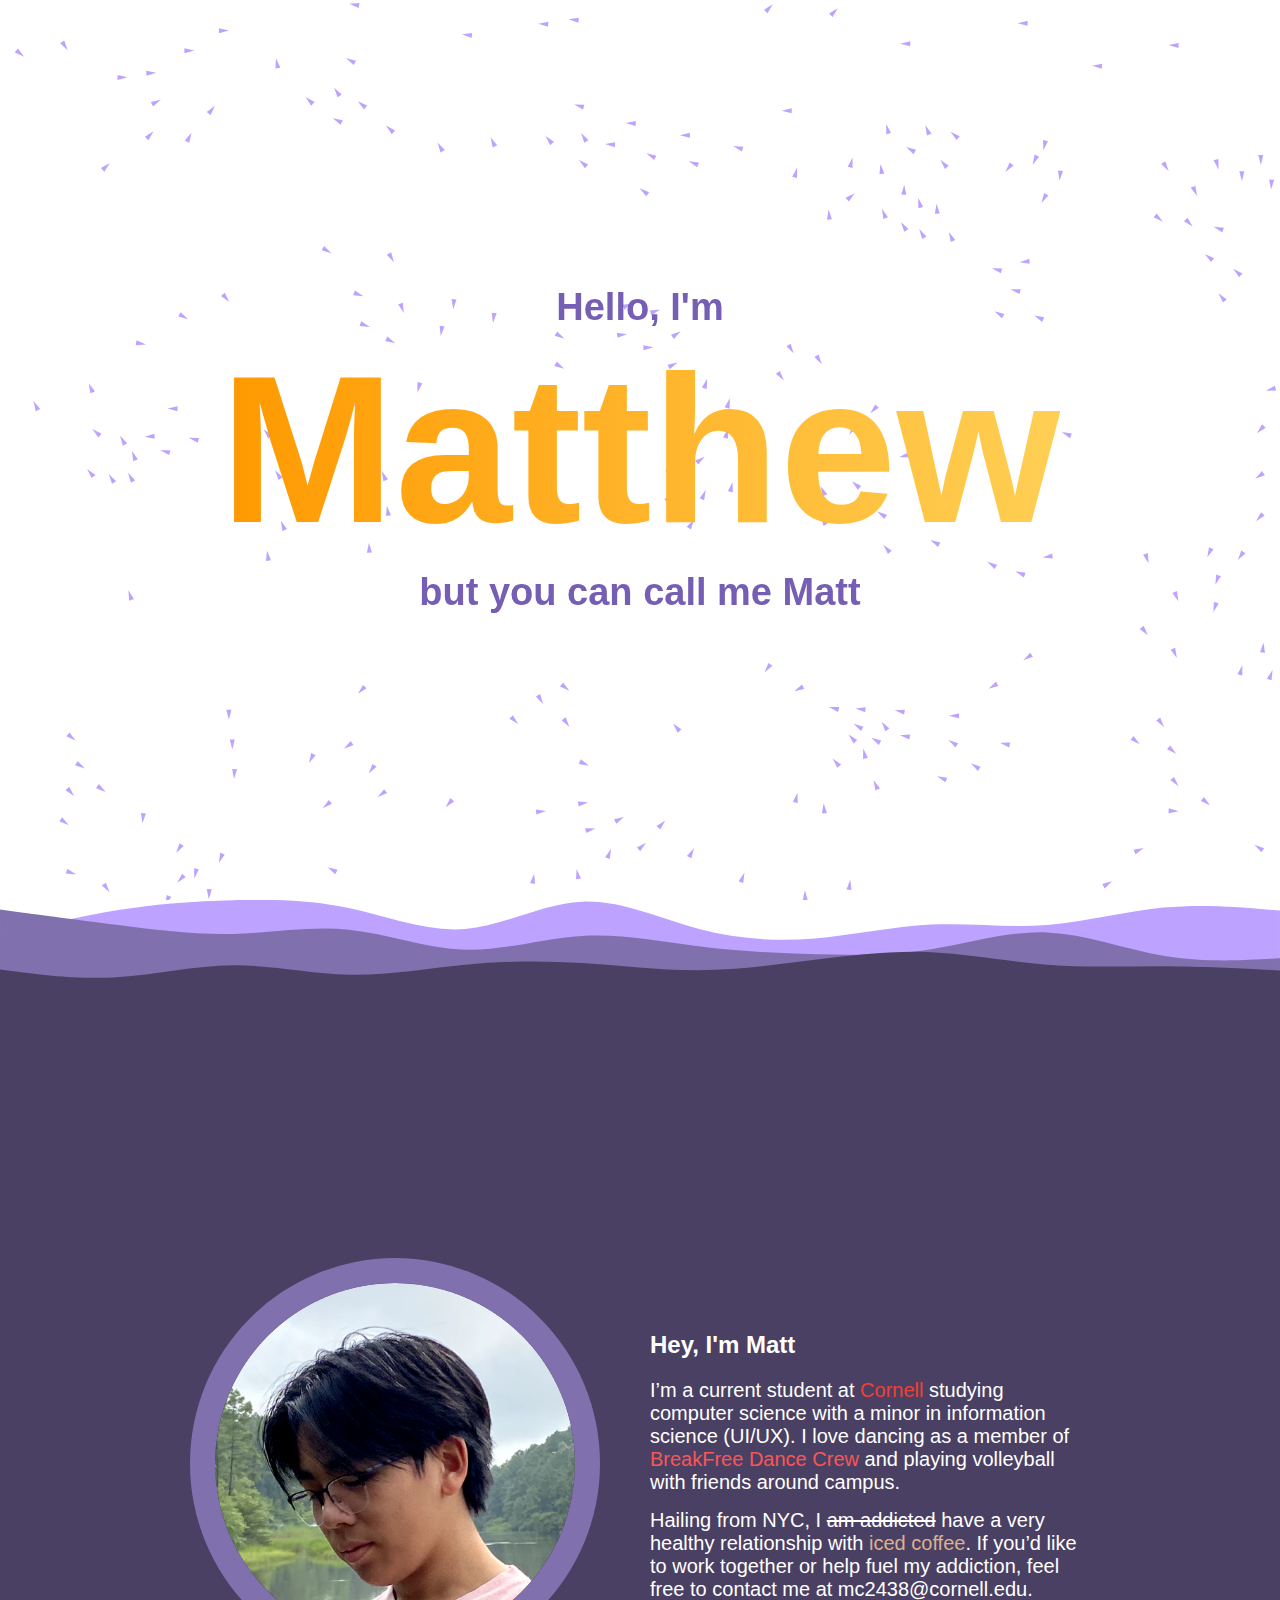
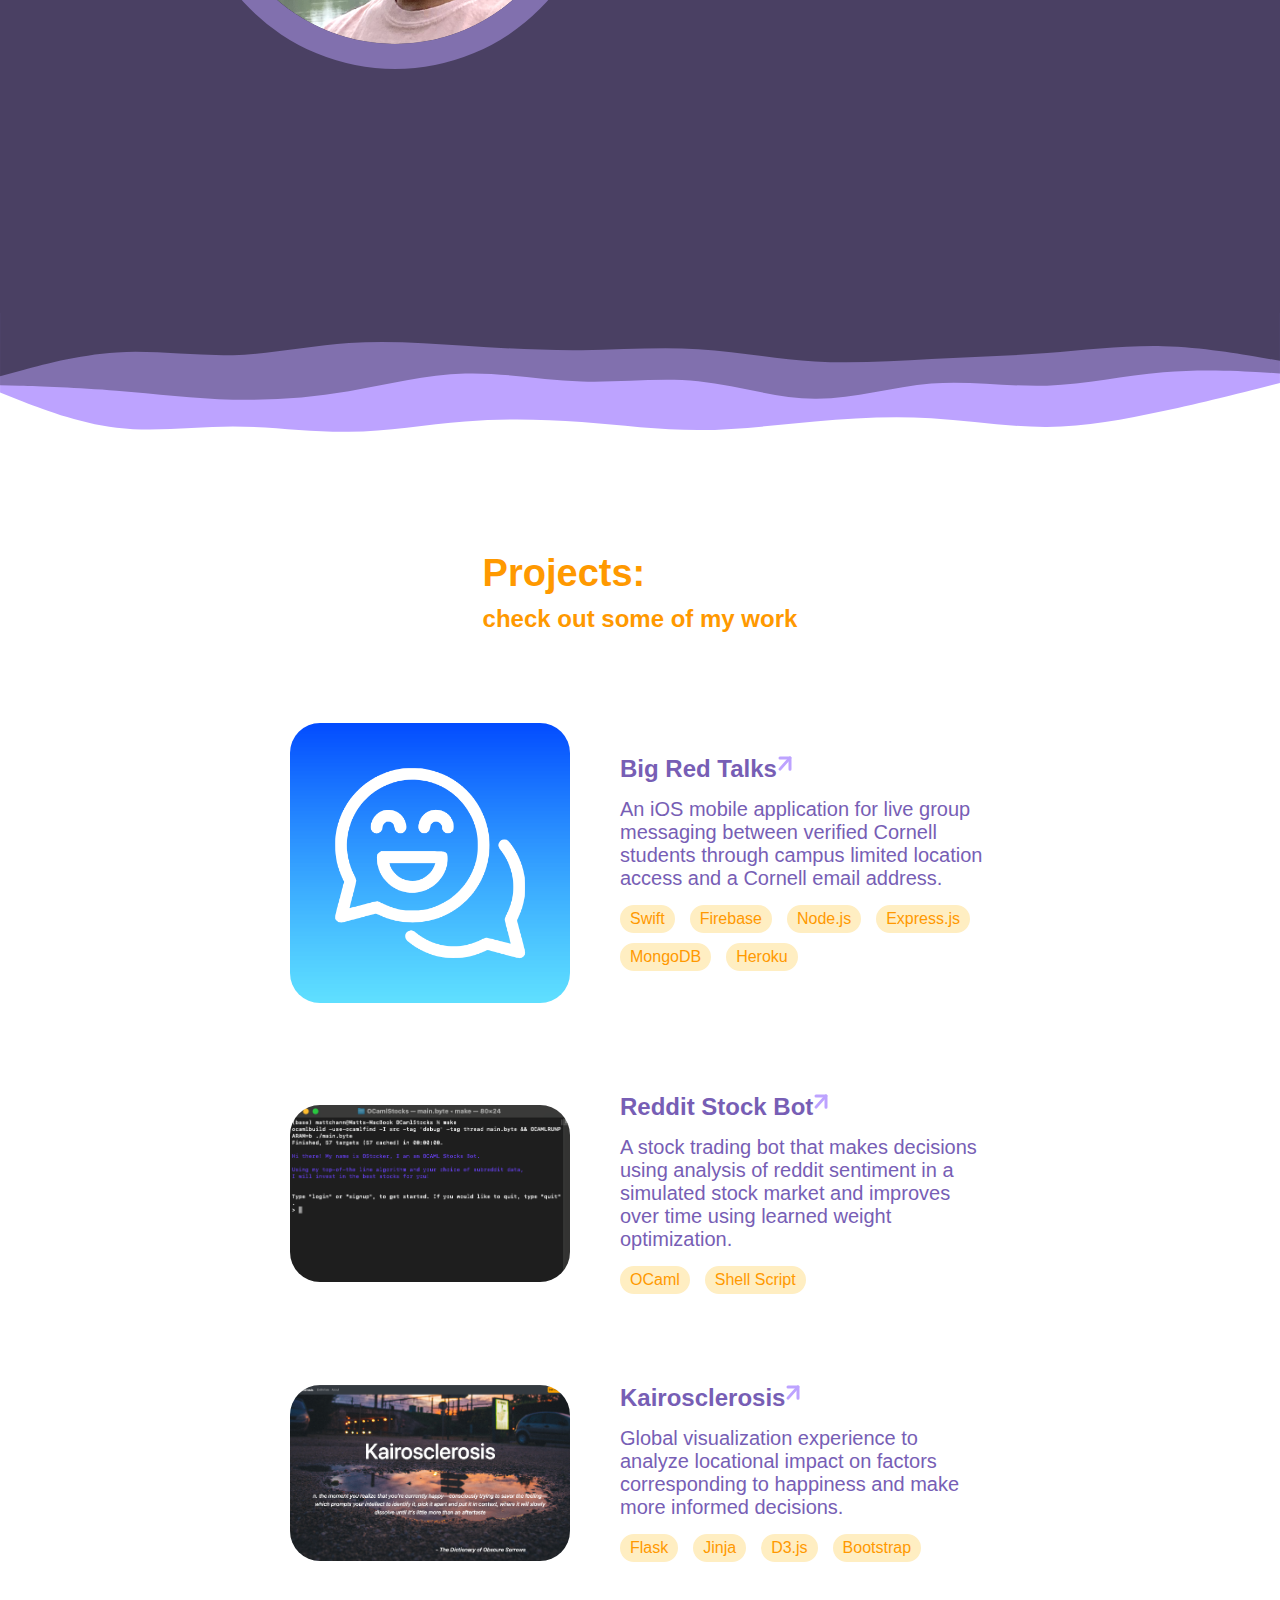
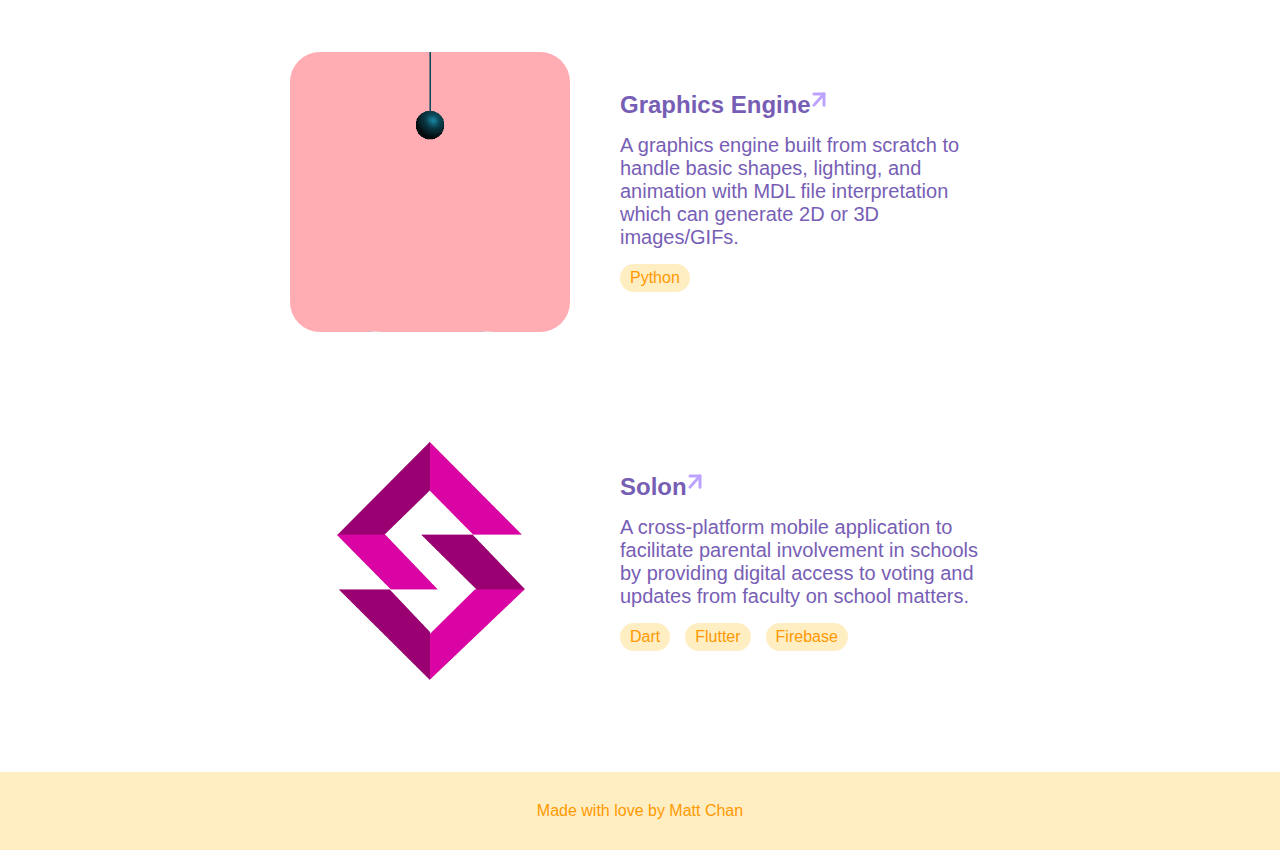
==== index.html @ 7526d48a "Add project icons and edit spacing" ====
<!-- Developed by Matthew Chan 2021 -->

<!DOCTYPE html>
<html lang="en">
    <head>
        <meta charset="utf-8">
        <meta name="viewport" content="width=device-width, initial-scale=1, shrink-to-fit=no">
        
        <title>
            Matthew Chan
        </title>

        <link href="http://fonts.cdnfonts.com/css/sf-pro-display" rel="stylesheet">
        <link rel="stylesheet" href="css/site.css">
    </head>
    <body>
        <nav>
            <h4>MattChann</h4>
            <div>
                <h4>about</h4>
                <h4>projects</h4>
                <h4>resume</h4>
            </div>
        </nav>

        <div class="stack">
            <canvas class="layer" id="boids">
                Canvas
            </canvas>
            
            <div class="layer center" id="nameplate">
                <div class="content">
                    <h3>Hello, I'm</h3>
                    <h1 id="name">Matthew</h1>
                    <h3>but you can call me Matt</h3>
                </div>
            </div>
        </div>

            
        <img class="border" src="img/waves-top.svg">
        <div class="center" id="about">
            <div class="" id="about-content">
                <!-- <div id="headshot"> -->
                <img id="headshot" src="img/headshot.png" alt="headshot picture">
                <!-- </div> -->
                <div id="about-text">
                    <h4>Hey, I'm Matt</h4>
                    <p>I’m a current student at <span id="cornell">Cornell</span> studying computer science with a minor in information science (UI/UX).  I love dancing as a member of <span id="breakfree">BreakFree Dance Crew</span> and playing volleyball with friends around campus.</p>
                    <p>Hailing from NYC, I <span id="strike">am addicted</span> have a very healthy relationship with <span id="coffee">iced coffee</span>.  If you’d like to work together or help fuel my addiction, feel free to contact me at mc2438@cornell.edu.</p>
                </div>
            </div>
        </div>
        <img class="border" src="img/waves-bot.svg">


        <div class="center" id="projects">
            <div id="projects-title">
                <h3>Projects:</h3>
                <h4>check out some of my work</h4>
            </div>
            <div class="project">
                <img src="img/bigredtalks.png" alt="Big Red Talks Logo">
                <div id="project-desc">
                    <h4><a href="https://github.com/connorjchen/BigRedTalks" target="_blank">Big Red Talks</a></h4>
                    <p>An iOS mobile application for live group messaging between verified Cornell students through campus limited location access and a Cornell email address.</p>
                    <div class="tags">
                        <span>Swift</span>
                        <span>Firebase</span>
                        <span>Node.js</span>
                        <span>Express.js</span>
                        <span>MongoDB</span>
                        <span>Heroku</span>
                    </div>
                </div>
            </div>
            <div class="project">
                <img src="img/stock_bot.png" alt="stock bot preview">
                <div id="project-desc">
                    <h4><a href="https://github.com/Duncan-McD/OCamlStocks" target="_blank">Reddit Stock Bot</a></h4>
                    <p>A stock trading bot that makes decisions using analysis of reddit sentiment in a simulated stock market and improves over time using learned weight optimization.</p>
                    <div class="tags">
                        <span>OCaml</span>
                        <span>Shell Script</span>
                    </div>
                </div>
            </div>
            <div class="project">
                <img src="img/kairosclerosis.png" alt="kairosclerosis website preview">
                <div id="project-desc">
                    <h4><a href="https://github.com/MattChann/Kudoclasm" target="_blank">Kairosclerosis</a></h4>
                    <p>Global visualization experience to analyze locational impact on factors corresponding to happiness and make more informed decisions.</p>
                    <div class="tags">
                        <span>Flask</span>
                        <span>Jinja</span>
                        <span>D3.js</span>
                        <span>Bootstrap</span>
                    </div>
                </div>
            </div>
            <div class="project">
                <img src="img/graphics_engine.gif" alt="graphics animation">
                <div id="project-desc">
                    <h4><a href="https://github.com/MattChann/computer-graphics" target="_blank">Graphics Engine</a></h4>
                    <p>A graphics engine built from scratch to handle basic shapes, lighting, and animation with MDL file interpretation which can generate 2D or 3D images/GIFs.</p>
                    <div class="tags">
                        <span>Python</span>
                    </div>
                </div>
            </div>
            <div class="project">
                <img src="img/solon.png" alt="Solon Logo">
                <div id="project-desc">
                    <h4><a href="https://github.com/SolonEDU/solon-mobile" target="_blank">Solon</a></h4>
                    <p>A cross-platform mobile application to facilitate parental involvement in schools by providing digital access to voting and updates from faculty on school matters.</p>
                    <div class="tags">
                        <span>Dart</span>
                        <span>Flutter</span>
                        <span>Firebase</span>
                    </div>
                </div>
            </div>
        </div>

        <footer>
            Made with love by Matt Chan
        </footer>
        
        <script src="js/boids.js"></script>
    </body>
</html>
---- css/site.css ----
body {
    margin: 0;
    padding: 0;
    overflow-x: hidden;
    -ms-overflow-style: none;
    scrollbar-width: none;
    font-family: 'SF Pro Display', sans-serif;
    font-size: 20px;
}

body::-webkit-scrollbar {
    display: none;
}

nav {
    position: sticky;
    top: 0;
    padding: 0.7em;
    display: flex;
    flex-direction: row;
    justify-content: space-between;
    align-items: center;
    background-color: rgba(255, 255, 255, 0.1);
    box-shadow: 0px 7px 6px rgba(00, 00, 00, 25%);
    backdrop-filter: blur(3px);
    z-index: 2;
    color: #FF9900;
    display: none;
}

nav h4 {
    margin: 0;
}

nav div {
    display: flex;
    flex-direction: row;
    justify-content: center;
    column-gap: 1em;
}

.stack {
    display: grid;
}

.layer {
    grid-column: 1;
    grid-row: 1;
}

.center {
    display: flex;
    justify-content: center;
    align-content: center;
}

.content {
    max-width: 1200px;
    width: 100vw;
}

#nameplate {
    width: 100vw;
    height: 100vh;
    z-index: 1;
}

#nameplate .content {
    display: flex;
    justify-content: center;
    align-items: center;
    flex-direction: column;
}

h1 {
    font-size: 210px;
    font-weight: 900;
    margin: 0;
    background-clip: text;
    -webkit-background-clip: text;
    -moz-background-clip: text;
    -webkit-text-fill-color: transparent;
    -moz-text-fill-color: transparent;
    background-size: 100%;
    background-image: linear-gradient(90deg, #FF9900, #FFCF54);
	/* animation: gradient 15s ease infinite; */
}

/* @keyframes gradient {
	0% {
		background-position: 0% 50%;
	}
	50% {
		background-position: 100% 50%;
	}
	100% {
		background-position: 0% 50%;
	}
} */

h3 {
    font-size: 38px;
    font-weight: bold;
}

#nameplate .content h3 {
    color: #775EB5;
    margin: 0;
}

.border {
    width: 100%;
    display: block;
}

#about {
    width: 100vw;
    min-height: 100vh;
    background-color: #4A4063;
    color: #FFFFFF;
}

#about-content {
    max-width: 900px;
    display: flex;
    flex-direction: row;
    justify-content: center;
    align-items: center;
    column-gap: 50px;
}

#headshot {
    border-style: solid;
    border-color: #8170AE;
    border-radius: 100%;
    border-width: 2vw;
    width: 40%;
}

#about-text {
    width: 70%;
}

h4 {
    font-size: 24px;
    margin-top: 20px;
    margin-bottom: 20px;
}

p {
    font-weight: 500;
    margin-top: 15px;
    margin-bottom: 15px;
}

#cornell {
    color: #EF4035;
}

#breakfree {
    color: #F95656;
}

#strike {
    text-decoration: line-through;
}

#coffee {
    color: #DCB090;
}

#projects {
    color: #775EB5;
    display: flex;
    flex-direction: column;
    align-items: center;
    row-gap: 90px;
    margin-top: 120px;
    margin-bottom: 70px;
}

#projects-title h3 {
    color: #FF9900;
    margin: 0;
}

#projects-title h4 {
    color: #FF9900;
    margin: 0;
    margin-top: 10px;
}

a {
    color: inherit;
    text-decoration: inherit;
    position: relative;
}

a:after {
    content: "";
    position: absolute;
    width: 1em;
    height: 1em;
    background-image: url('../img/link-arrow.svg');
    background-size: cover;
    transition: top 300ms ease-in-out, right 300ms ease-in-out;
    top: -5px;
    right: -20px;
}

a:hover:after {
    top: -10px;
    right: -25px;
}

.project {
    max-width: 700px;
    display: flex;
    flex-direction: row;
    align-items: center;
    column-gap: 50px;
}

.project img {
    width: 40%;
    border-radius: 30px;
}

#project-desc {
    width: 60%;
}

#project-desc h4 {
    color: #775EB5;
    margin: 0;
}

.tags {
    color: #FF9900;
    font-size: 20px;
    font-weight: 500;
    display: flex;
    flex-direction: row;
    flex-wrap: wrap;
    gap: 10px 15px;
}

.tags span {
    font-size: 16px;
    margin: 0;
    background-color: #FFEEC2;
    border-style: solid;
    border-color: #FFEEC2;
    border-width: 5px 10px;
    border-radius: 30px;
}

footer {
    background-color: #FFEEC2;
    padding: 30px;
    color: #FF9900;
    font-size: 16px;
    font-weight: 500;
    text-align: center;
}

@media (max-width: 900px) {
    h1 {
        font-size: 100px;
    }

    h3 {
        font-size: 32px;
    }
}

@media (max-width: 1100px) {
    #about-content {
        flex-direction: column;
    }

    #headshot {
        width: 50%;
    }

    .project {
        flex-direction: column;
        row-gap: 30px;
    }

    #project-desc {
        width: 70%;
    }
}
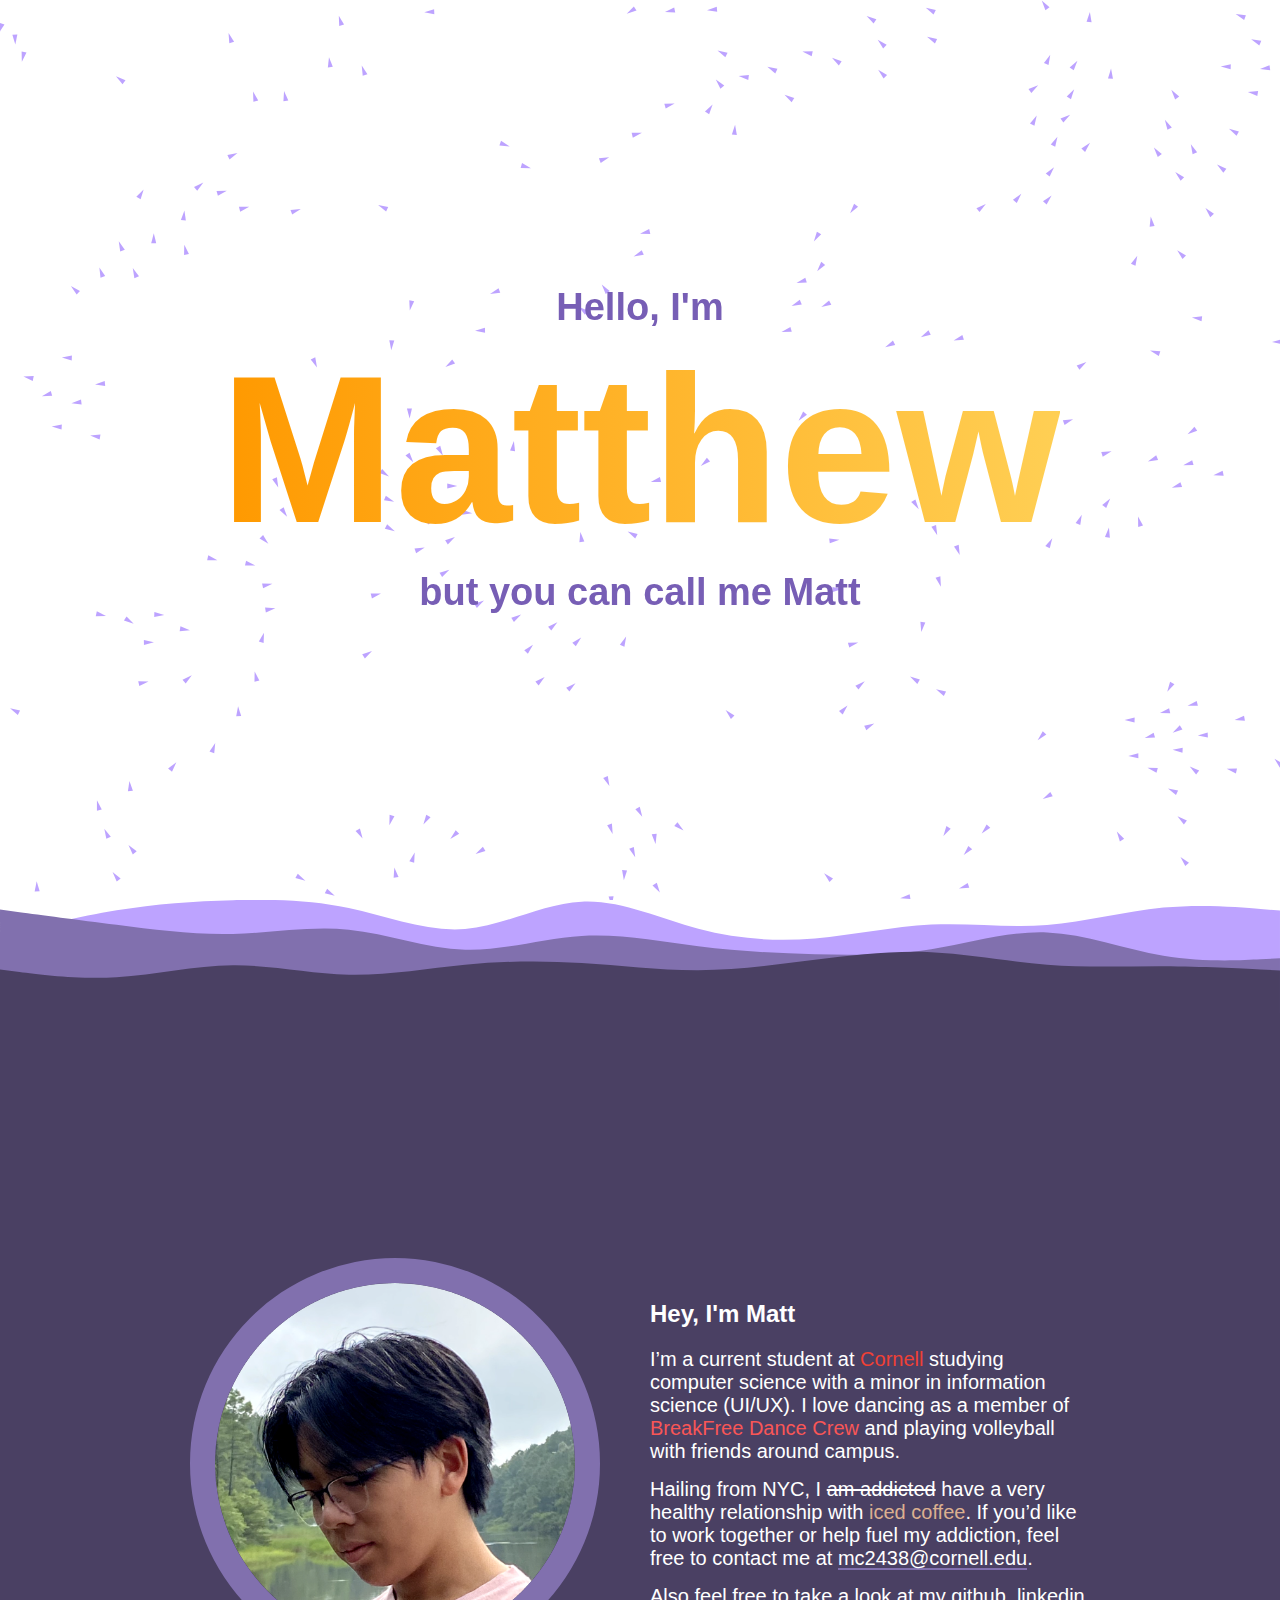
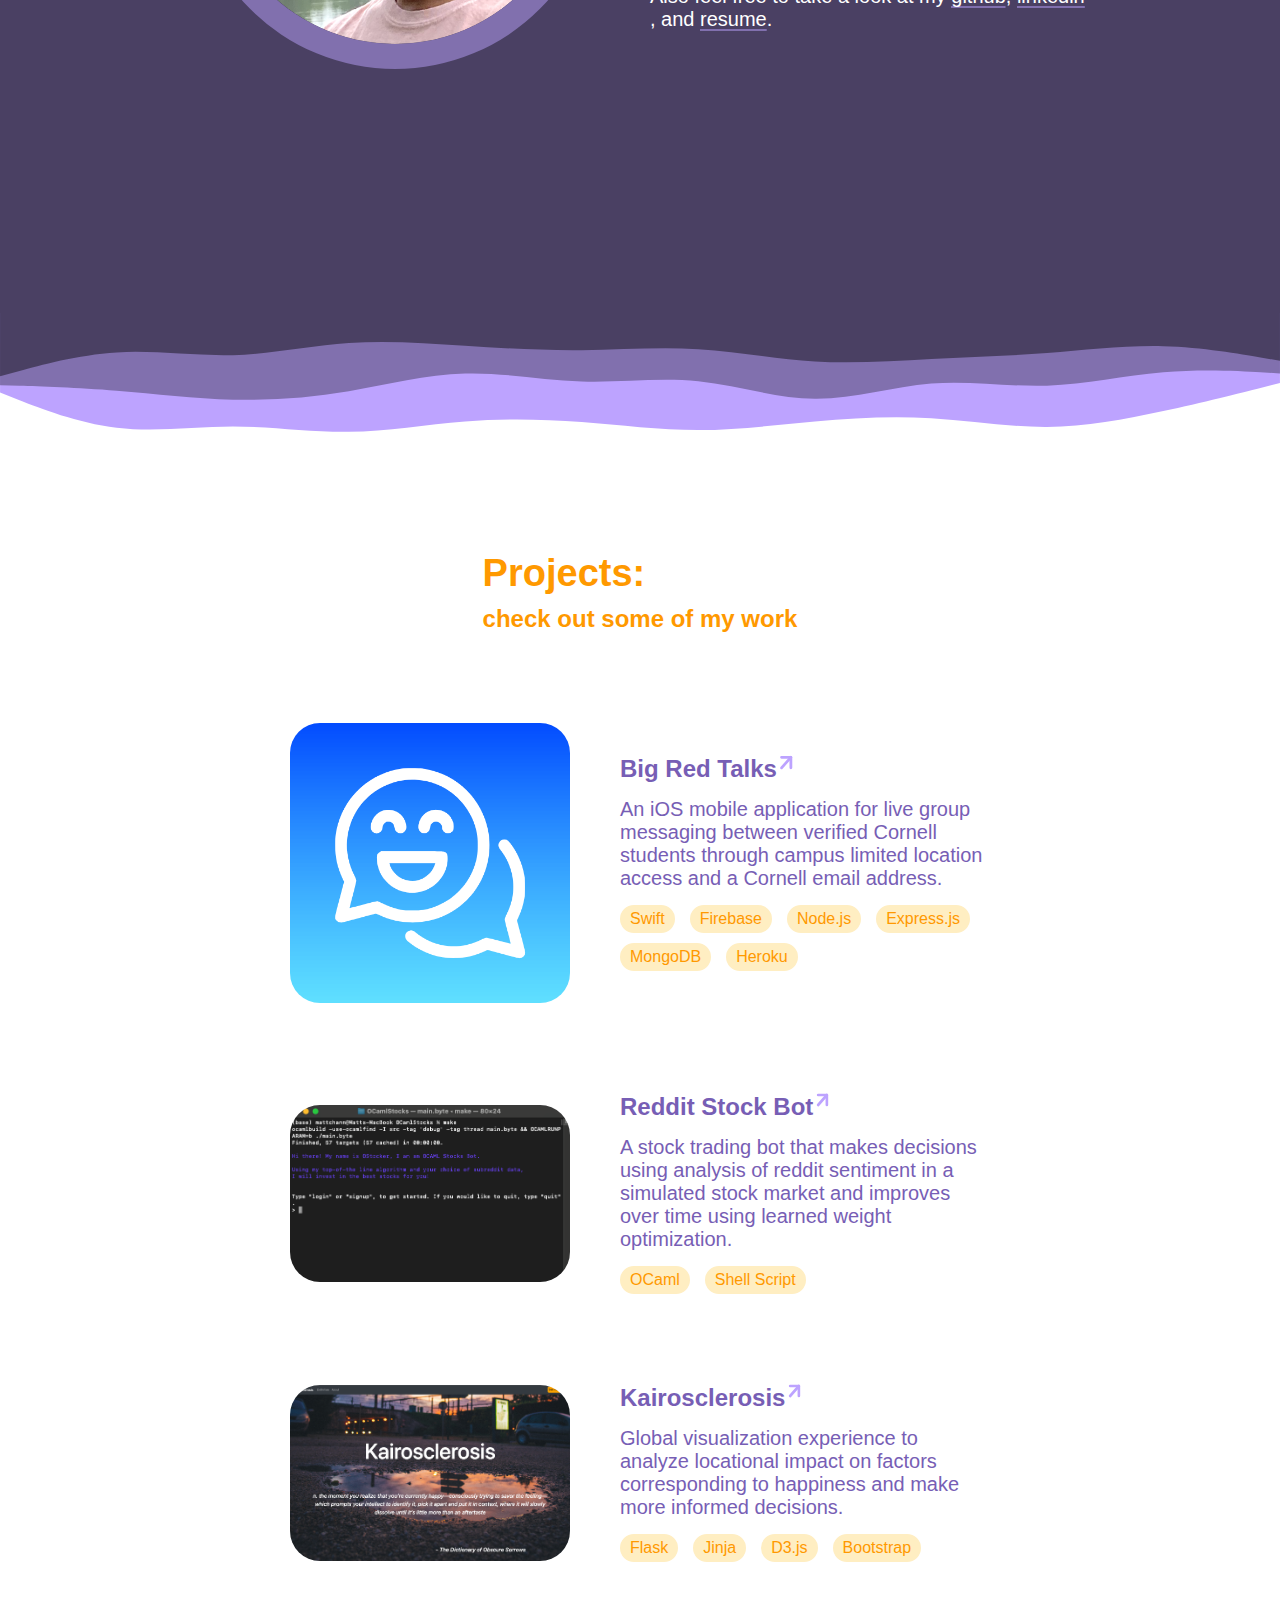
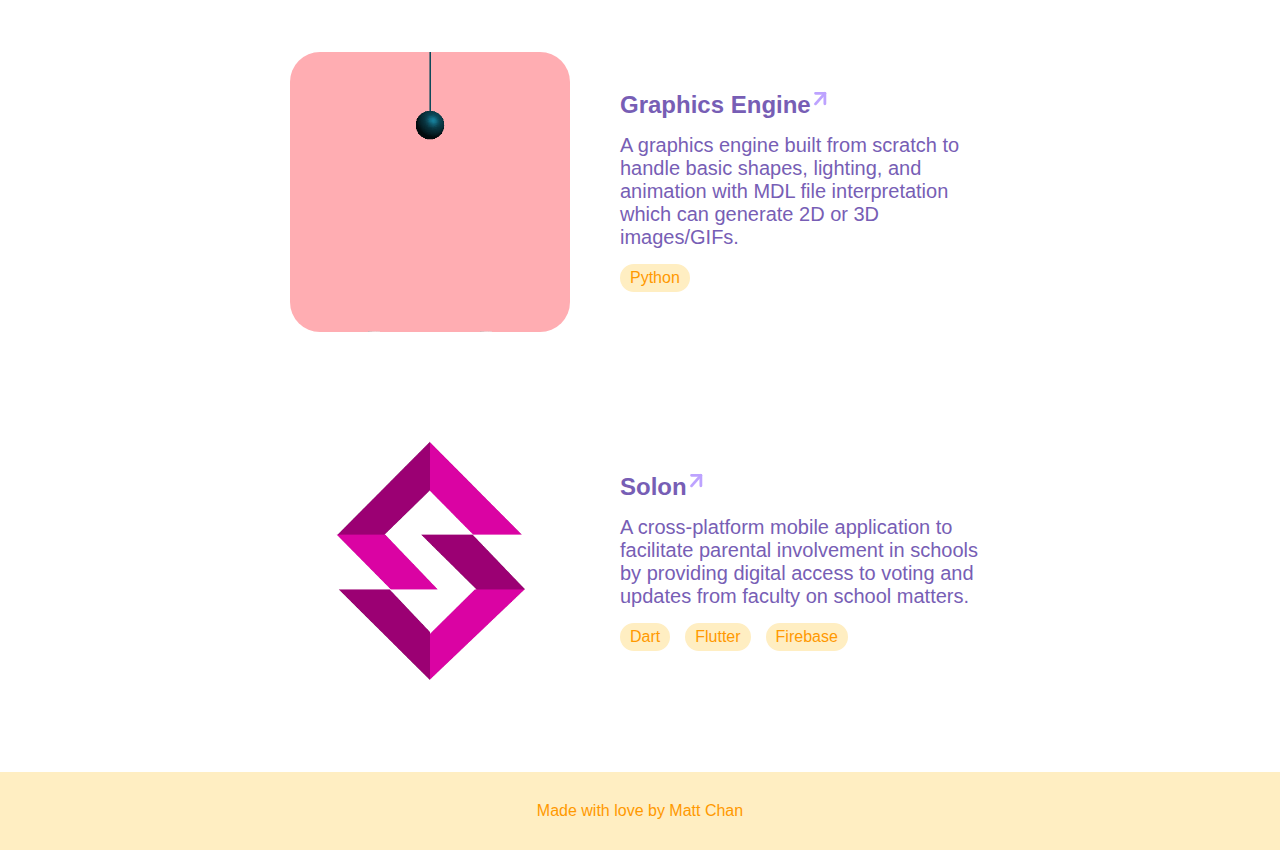
==== commit 613bcb87: "Add about links and animation" ====
--- a/index.html
+++ b/index.html
@@ -47,7 +47,8 @@
                 <div id="about-text">
                     <h4>Hey, I'm Matt</h4>
                     <p>I’m a current student at <span id="cornell">Cornell</span> studying computer science with a minor in information science (UI/UX).  I love dancing as a member of <span id="breakfree">BreakFree Dance Crew</span> and playing volleyball with friends around campus.</p>
-                    <p>Hailing from NYC, I <span id="strike">am addicted</span> have a very healthy relationship with <span id="coffee">iced coffee</span>.  If you’d like to work together or help fuel my addiction, feel free to contact me at mc2438@cornell.edu.</p>
+                    <p>Hailing from NYC, I <span id="strike">am addicted</span> have a very healthy relationship with <span id="coffee">iced coffee</span>.  If you’d like to work together or help fuel my addiction, feel free to contact me at <a href="mailto:mc2438@cornell.edu" target="_blank">mc2438@cornell.edu</a>.</p>
+                    <p>Also feel free to take a look at my <a href="https://github.com/mattchann" target="_blank">github</a>, <a href="https://www.linkedin.com/in/mattchann/" target="_blank">linkedin</a>, and <a href="doc/Resume_MatthewChan.pdf" target="_blank">resume</a>.</p>
                 </div>
             </div>
         </div>
--- a/css/site.css
+++ b/css/site.css
@@ -169,6 +169,27 @@
     color: #DCB090;
 }
 
+#about-text a {
+    color: inherit;
+    text-decoration: inherit;
+    position: relative;
+    overflow: hidden;
+    display: inline-block;
+    vertical-align: top;
+    background: 
+        linear-gradient(to right, rgba(129, 112, 174), rgba(129, 112, 174)),
+        linear-gradient(to right, rgb(214, 197, 255), rgb(214, 197, 255));
+    background-size: 100% 0.1em, 0 0.1em;
+    background-position: 100% 100%, 0 100%;
+    background-repeat: no-repeat;
+    transition: background-size 300ms;
+}
+  
+#about-text a:hover,
+#about-text a:focus {
+    background-size: 0 0.1em, 100% 0.1em;
+}
+
 #projects {
     color: #775EB5;
     display: flex;
@@ -190,17 +211,17 @@
     margin-top: 10px;
 }
 
-a {
+#projects a {
     color: inherit;
     text-decoration: inherit;
     position: relative;
 }
 
-a:after {
+#projects a:after {
     content: "";
     position: absolute;
-    width: 1em;
-    height: 1em;
+    width: 0.9em;
+    height: 0.9em;
     background-image: url('../img/link-arrow.svg');
     background-size: cover;
     transition: top 300ms ease-in-out, right 300ms ease-in-out;
@@ -208,7 +229,7 @@
     right: -20px;
 }
 
-a:hover:after {
+#projects a:hover:after {
     top: -10px;
     right: -25px;
 }
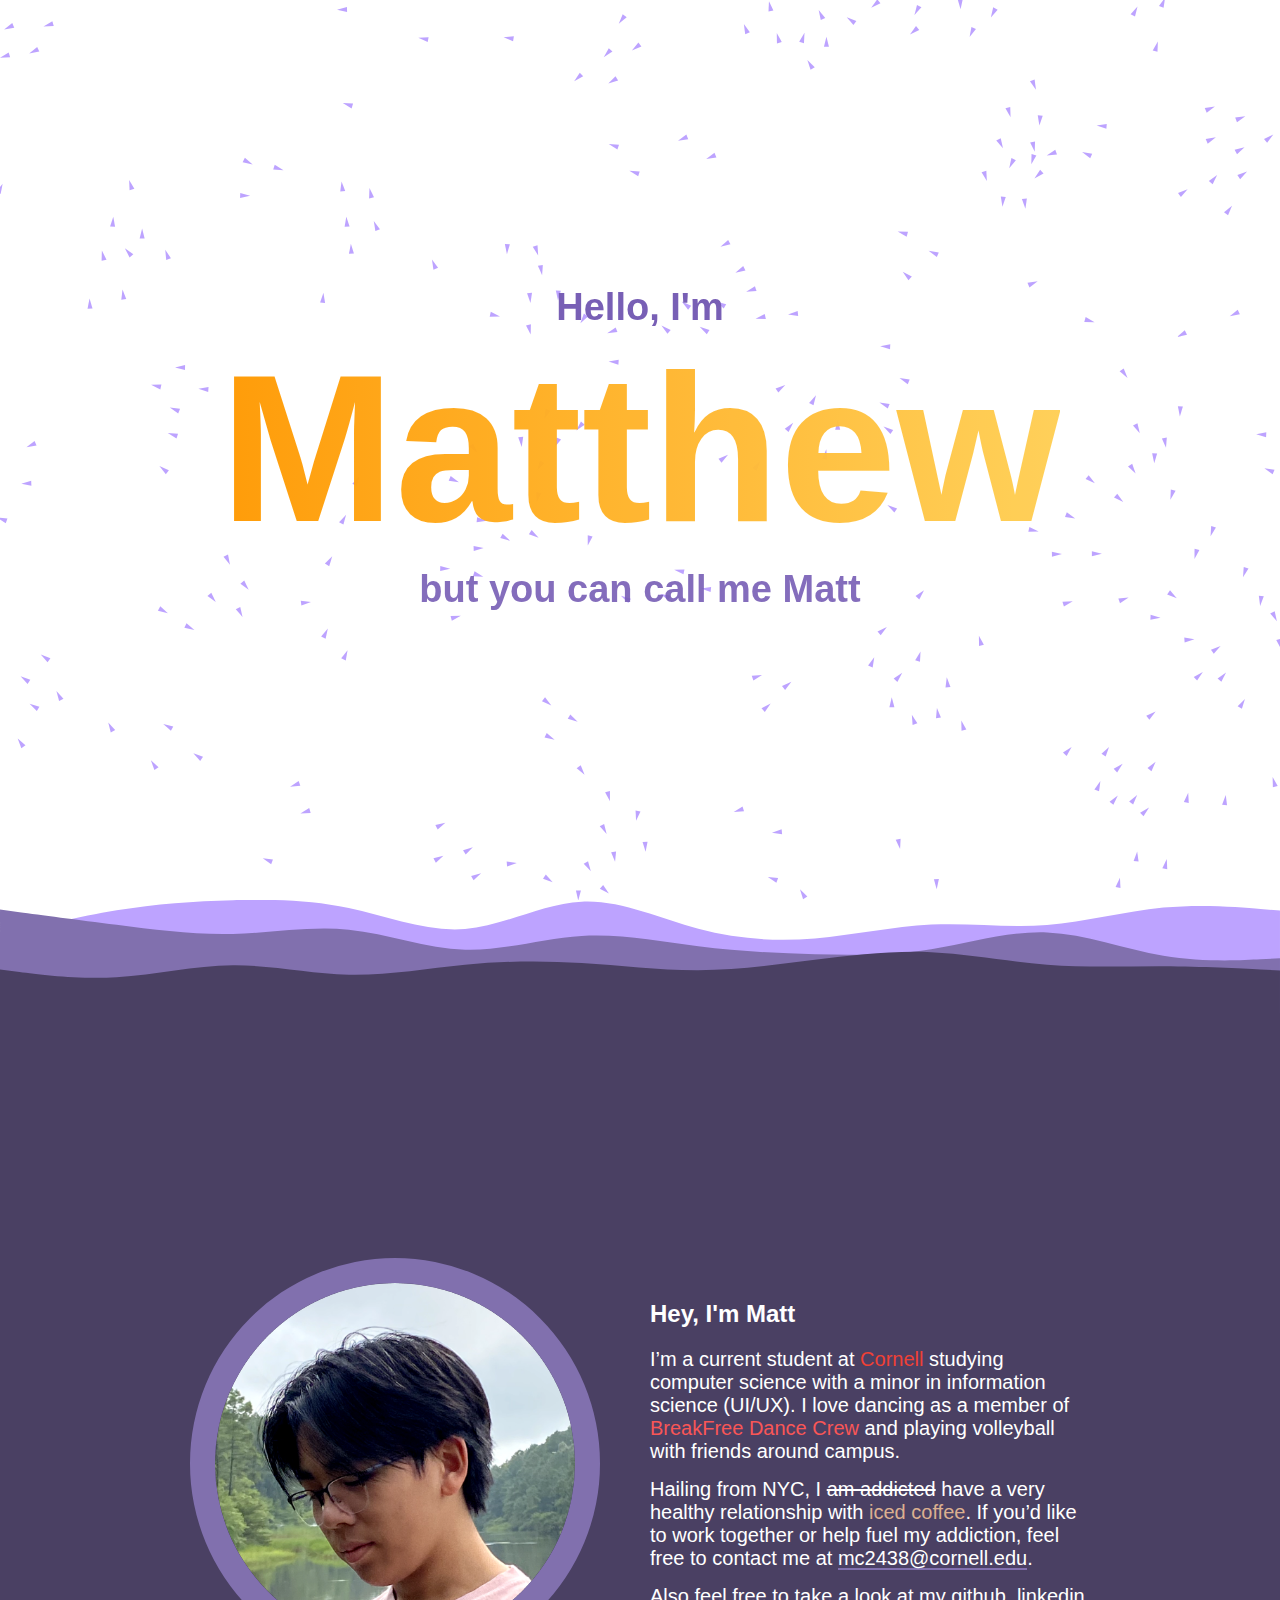
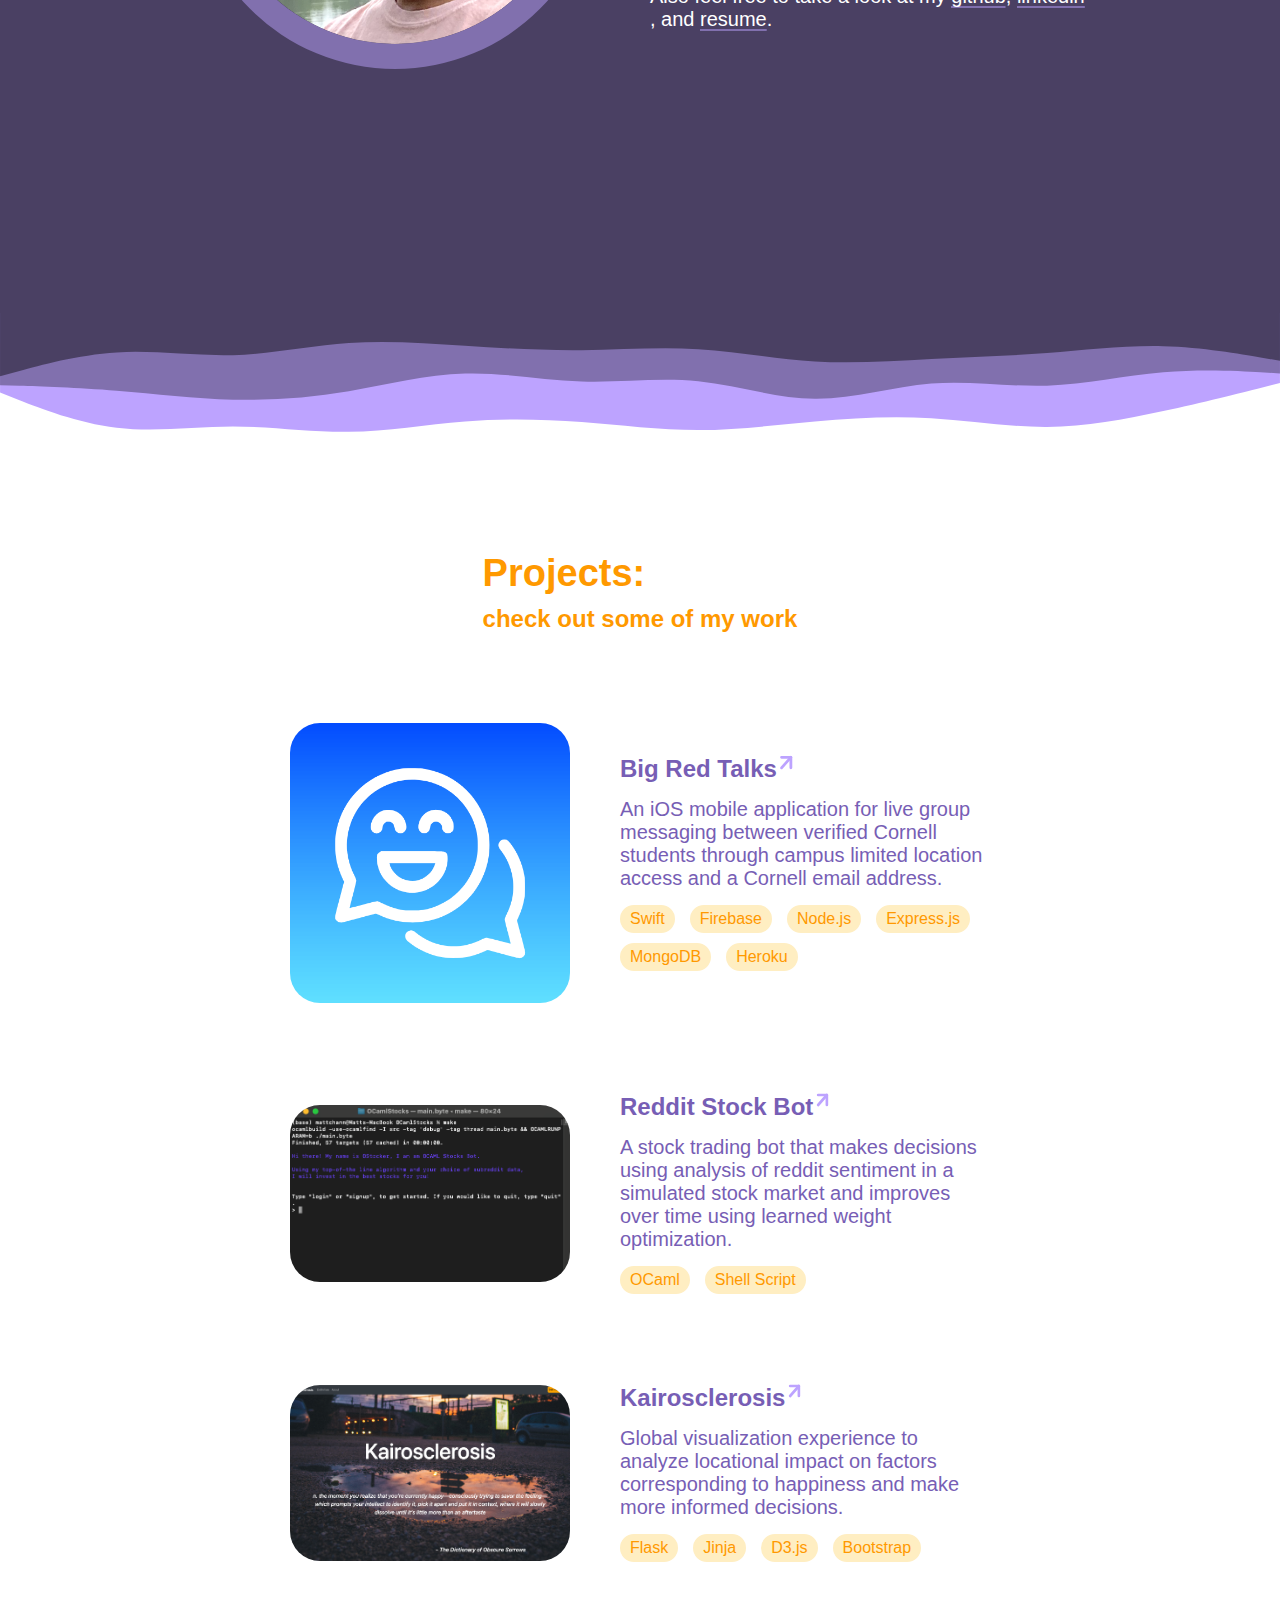
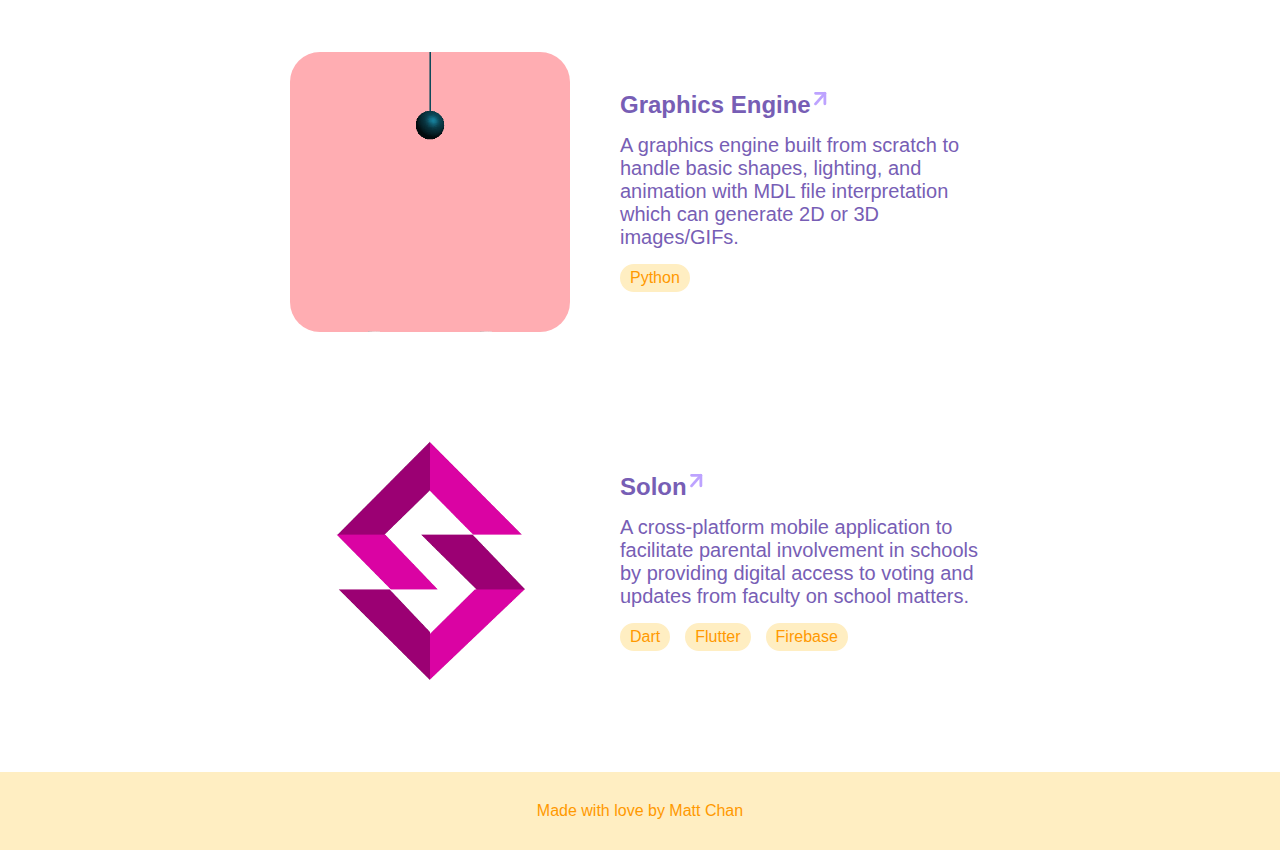
==== commit 6c0c911b: "Add load in animation" ====
--- a/index.html
+++ b/index.html
@@ -12,6 +12,8 @@
 
         <link href="http://fonts.cdnfonts.com/css/sf-pro-display" rel="stylesheet">
         <link rel="stylesheet" href="css/site.css">
+
+        <script src="https://cdnjs.cloudflare.com/ajax/libs/gsap/3.10.4/gsap.min.js"></script>
     </head>
     <body>
         <nav>
@@ -128,5 +130,6 @@
         </footer>
         
         <script src="js/boids.js"></script>
+        <script src="js/animations.js"></script>
     </body>
 </html>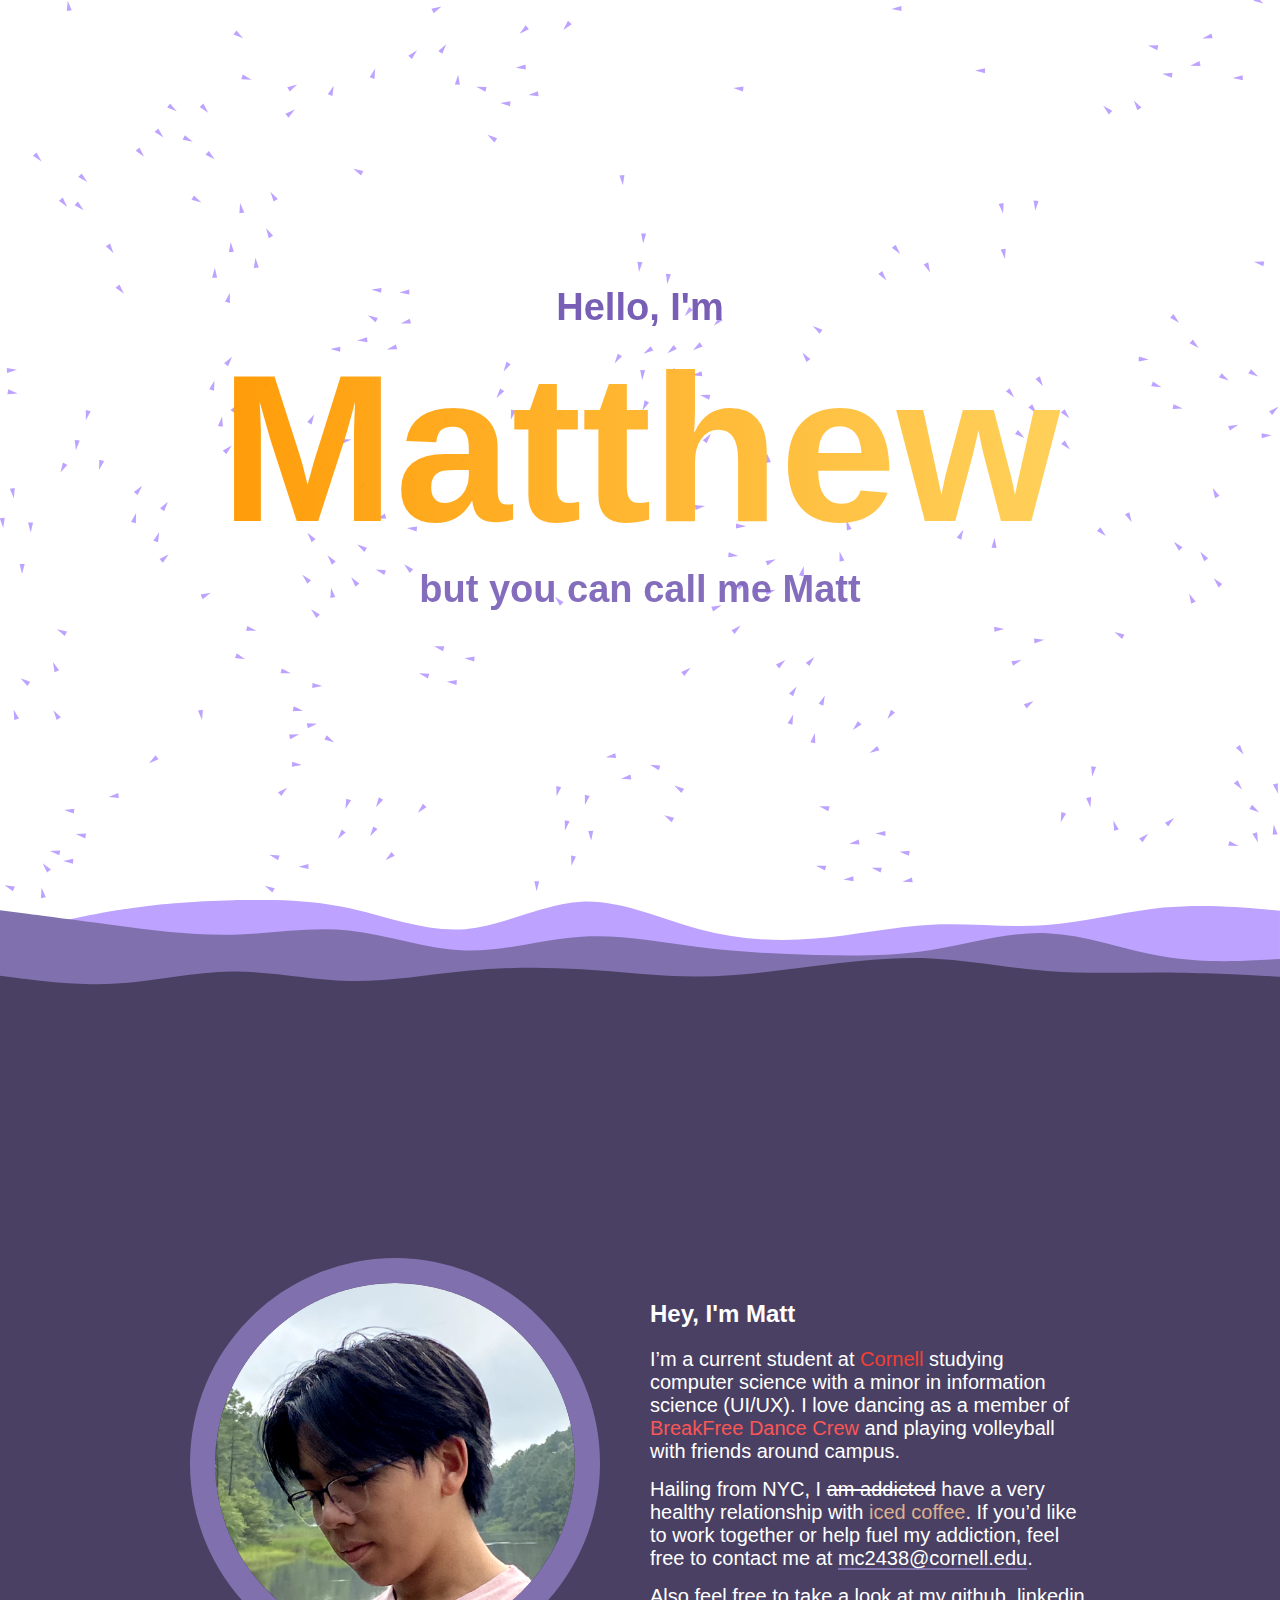
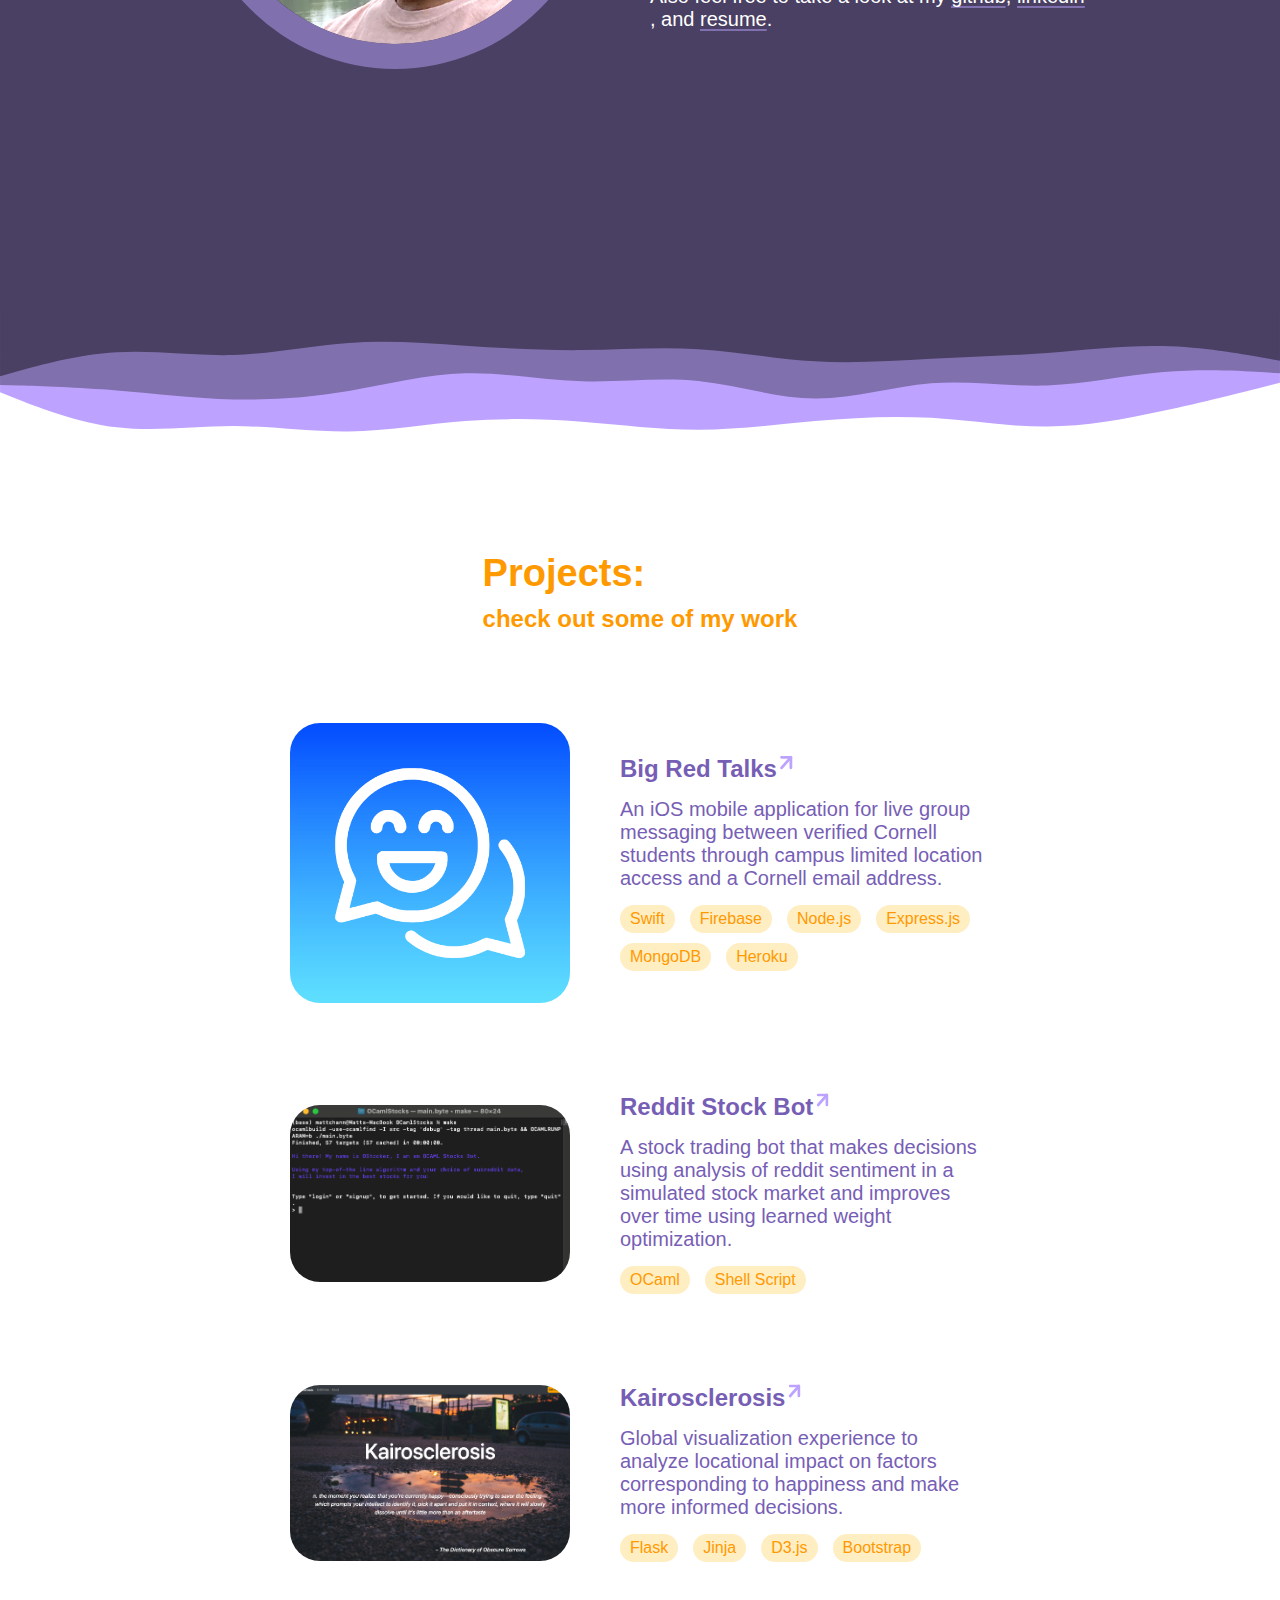
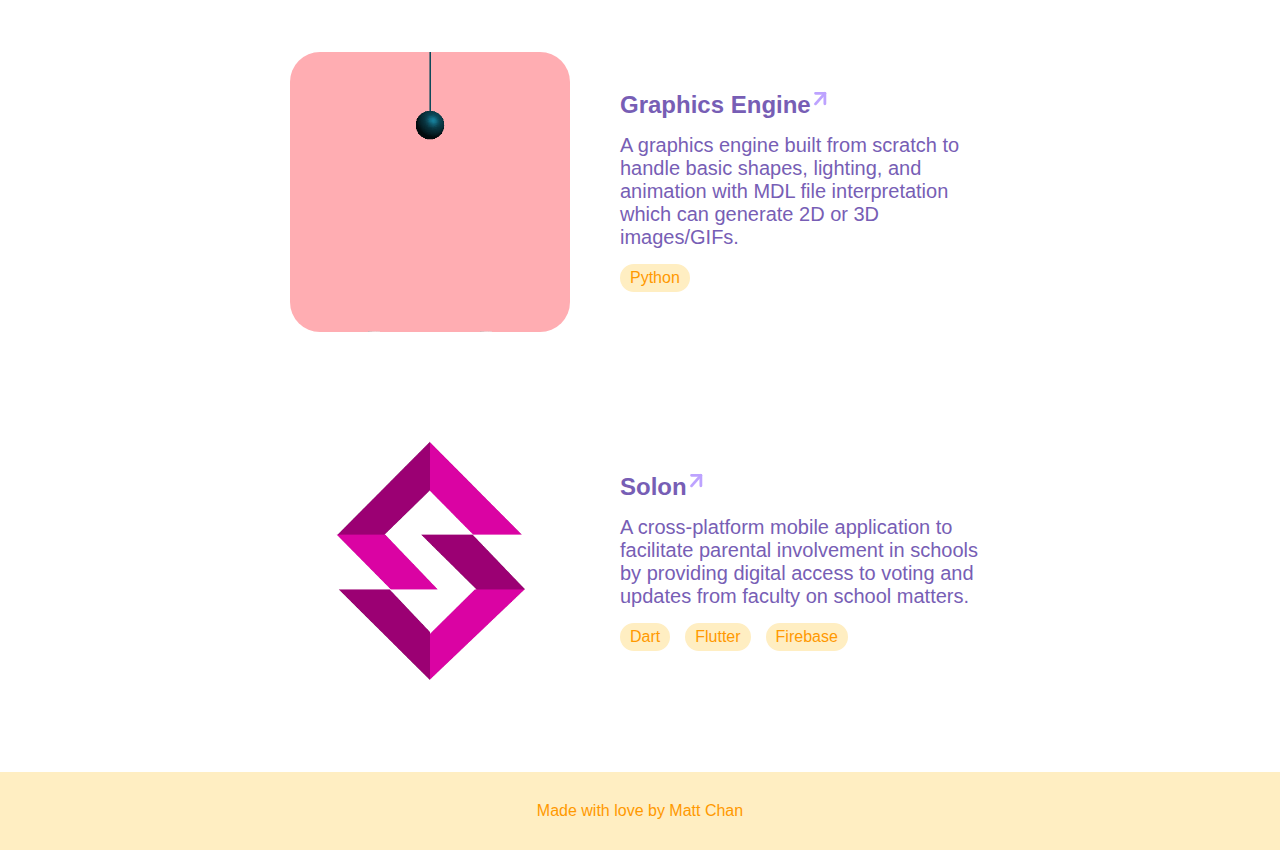
==== commit dc706a29: "Add waving animation" ====
--- a/index.html
+++ b/index.html
@@ -39,13 +39,15 @@
             </div>
         </div>
 
-            
-        <img class="border" src="img/waves-top.svg">
+
+        <svg class="border" id="top-border" width="1920" viewBox="0 0 1920 170" fill="none" xmlns="http://www.w3.org/2000/svg">
+            <path d="M0 55.625L29.2267 48C58.24 40.375 116.693 25.125 174.933 15.5175C233.173 5.75751 291.627 1.79251 349.44 0.267505C407.467 -1.2575 465.067 -0.342513 523.093 12.1625C580.907 24.6675 639.36 48.4575 697.6 43.73C755.84 38.85 814.293 5.30001 872.533 2.55501C930.773 -0.342495 989.227 27.7175 1047.47 43.425C1105.71 59.1325 1164.16 62.7925 1222.4 57.9125C1280.64 53.0325 1339.09 39.9175 1396.91 37.02C1454.93 34.275 1512.53 41.9 1570.56 37.63C1628.37 33.2075 1686.83 17.0425 1745.07 11.4C1803.31 5.75749 1861.76 10.9425 1890.77 13.3825L1920 15.975V171.525H1890.77C1861.76 171.525 1803.31 171.525 1745.07 171.525C1686.83 171.525 1628.37 171.525 1570.56 171.525C1512.53 171.525 1454.93 171.525 1396.91 171.525C1339.09 171.525 1280.64 171.525 1222.4 171.525C1164.16 171.525 1105.71 171.525 1047.47 171.525C989.227 171.525 930.773 171.525 872.533 171.525C814.293 171.525 755.84 171.525 697.6 171.525C639.36 171.525 580.907 171.525 523.093 171.525C465.067 171.525 407.467 171.525 349.44 171.525C291.627 171.525 233.173 171.525 174.933 171.525C116.693 171.525 58.24 171.525 29.2267 171.525H0V55.625Z" fill="#BDA3FF"/>
+            <path d="M0 14.45L29.2267 18.2625C58.24 22.075 116.693 29.7 174.933 37.325C233.173 44.95 291.627 52.575 349.44 51.05C407.467 49.525 465.067 38.85 523.093 44.645C580.907 50.5925 639.36 72.8575 697.6 74.6875C755.84 76.5175 814.293 57.6075 872.533 54.1C930.773 50.5925 989.227 62.1825 1047.47 69.655C1105.71 76.975 1164.16 80.025 1222.4 81.55C1280.64 83.075 1339.09 83.075 1396.91 73.925C1454.93 64.775 1512.53 46.475 1570.56 48.7625C1628.37 51.05 1686.83 73.925 1745.07 83.8375C1803.31 93.75 1861.76 90.7 1890.77 89.175L1920 87.65V171.525H1890.77C1861.76 171.525 1803.31 171.525 1745.07 171.525C1686.83 171.525 1628.37 171.525 1570.56 171.525C1512.53 171.525 1454.93 171.525 1396.91 171.525C1339.09 171.525 1280.64 171.525 1222.4 171.525C1164.16 171.525 1105.71 171.525 1047.47 171.525C989.227 171.525 930.773 171.525 872.533 171.525C814.293 171.525 755.84 171.525 697.6 171.525C639.36 171.525 580.907 171.525 523.093 171.525C465.067 171.525 407.467 171.525 349.44 171.525C291.627 171.525 233.173 171.525 174.933 171.525C116.693 171.525 58.24 171.525 29.2267 171.525H0V14.45Z" fill="#8170AE"/>
+            <path d="M0 104.425L29.2267 108.238C58.24 112.05 116.693 119.675 174.933 116.32C233.173 113.117 291.627 98.7825 349.44 98.325C407.467 97.8675 465.067 110.983 523.093 112.355C580.907 113.575 639.36 102.9 697.6 97.2575C755.84 91.7675 814.293 91.1575 872.533 94.8175C930.773 98.325 989.227 105.95 1047.47 105.645C1105.71 105.492 1164.16 97.2575 1222.4 89.9375C1280.64 82.6175 1339.09 75.9075 1396.91 78.5C1454.93 81.0925 1512.53 92.6825 1570.56 97.2575C1628.37 101.832 1686.83 99.3925 1745.07 99.545C1803.31 99.85 1861.76 102.9 1890.77 104.425L1920 105.95V171.525H1890.77C1861.76 171.525 1803.31 171.525 1745.07 171.525C1686.83 171.525 1628.37 171.525 1570.56 171.525C1512.53 171.525 1454.93 171.525 1396.91 171.525C1339.09 171.525 1280.64 171.525 1222.4 171.525C1164.16 171.525 1105.71 171.525 1047.47 171.525C989.227 171.525 930.773 171.525 872.533 171.525C814.293 171.525 755.84 171.525 697.6 171.525C639.36 171.525 580.907 171.525 523.093 171.525C465.067 171.525 407.467 171.525 349.44 171.525C291.627 171.525 233.173 171.525 174.933 171.525C116.693 171.525 58.24 171.525 29.2267 171.525H0V104.425Z" fill="#4A4063"/>
+        </svg>            
         <div class="center" id="about">
             <div class="" id="about-content">
-                <!-- <div id="headshot"> -->
                 <img id="headshot" src="img/headshot.png" alt="headshot picture">
-                <!-- </div> -->
                 <div id="about-text">
                     <h4>Hey, I'm Matt</h4>
                     <p>I’m a current student at <span id="cornell">Cornell</span> studying computer science with a minor in information science (UI/UX).  I love dancing as a member of <span id="breakfree">BreakFree Dance Crew</span> and playing volleyball with friends around campus.</p>
@@ -54,7 +56,12 @@
                 </div>
             </div>
         </div>
-        <img class="border" src="img/waves-bot.svg">
+        <svg class="border" id="bot-border" width="1920" viewBox="0 0 1920 178" fill="none" xmlns="http://www.w3.org/2000/svg">
+            <path d="M0 118.98L29.2267 130.327C58.24 141.785 116.693 164.479 174.933 171.529C233.173 178.47 291.627 169.657 349.44 169.657C407.467 169.657 465.067 178.47 523.093 177.699C580.907 177.038 639.36 166.682 697.6 162.165C755.84 157.538 814.293 158.64 872.533 163.047C930.773 167.453 989.227 175.165 1047.47 175.165C1105.71 175.165 1164.16 167.453 1222.4 162.165C1280.64 156.767 1339.09 153.903 1396.91 157.318C1454.93 160.843 1512.53 170.758 1570.56 170.428C1628.37 169.987 1686.83 159.411 1745.07 146.742C1803.31 134.073 1861.76 119.311 1890.77 112.039L1920 104.658V0H1890.77C1861.76 0 1803.31 0 1745.07 0C1686.83 0 1628.37 0 1570.56 0C1512.53 0 1454.93 0 1396.91 0C1339.09 0 1280.64 0 1222.4 0C1164.16 0 1105.71 0 1047.47 0C989.227 0 930.773 0 872.533 0C814.293 0 755.84 0 697.6 0C639.36 0 580.907 0 523.093 0C465.067 0 407.467 0 349.44 0C291.627 0 233.173 0 174.933 0C116.693 0 58.24 0 29.2267 0H0V118.98Z" fill="#BDA3FF"/>
+            <path d="M0 107.963L29.2267 108.845C58.24 109.836 116.693 111.599 174.933 116.226C233.173 120.853 291.627 128.124 349.44 129.666C407.467 131.098 465.067 126.692 523.093 116.997C580.907 107.192 639.36 92.2095 697.6 90.557C755.84 88.9045 814.293 100.582 872.533 102.455C930.773 104.328 989.227 96.1755 1047.47 102.125C1105.71 107.963 1164.16 127.793 1222.4 128.344C1280.64 128.895 1339.09 110.167 1396.91 105.54C1454.93 101.023 1512.53 110.497 1570.56 108.735C1628.37 106.862 1686.83 93.6417 1745.07 88.6842C1803.31 83.7267 1861.76 87.0317 1890.77 88.6842L1920 90.3367V0H1890.77C1861.76 0 1803.31 0 1745.07 0C1686.83 0 1628.37 0 1570.56 0C1512.53 0 1454.93 0 1396.91 0C1339.09 0 1280.64 0 1222.4 0C1164.16 0 1105.71 0 1047.47 0C989.227 0 930.773 0 872.533 0C814.293 0 755.84 0 697.6 0C639.36 0 580.907 0 523.093 0C465.067 0 407.467 0 349.44 0C291.627 0 233.173 0 174.933 0C116.693 0 58.24 0 29.2267 0H0V107.963Z" fill="#8170AE"/>
+            <path d="M0 94.7433L29.2267 86.7012C58.24 78.5488 116.693 62.4645 174.933 58.9392C233.173 55.4138 291.627 64.6678 349.44 63.0153C407.467 61.3628 465.067 48.8038 523.093 44.8378C580.907 40.7617 639.36 45.1683 697.6 49.0242C755.84 52.88 814.293 56.185 872.533 55.6342C930.773 55.0833 989.227 50.6767 1047.47 54.202C1105.71 57.6172 1164.16 69.0745 1222.4 72.4897C1280.64 76.015 1339.09 71.6083 1396.91 68.6338C1454.93 65.7695 1512.53 64.2272 1570.56 59.8205C1628.37 55.4138 1686.83 48.1428 1745.07 49.575C1803.31 51.0072 1861.76 61.3628 1890.77 66.4305L1920 71.6083V0H1890.77C1861.76 0 1803.31 0 1745.07 0C1686.83 0 1628.37 0 1570.56 0C1512.53 0 1454.93 0 1396.91 0C1339.09 0 1280.64 0 1222.4 0C1164.16 0 1105.71 0 1047.47 0C989.227 0 930.773 0 872.533 0C814.293 0 755.84 0 697.6 0C639.36 0 580.907 0 523.093 0C465.067 0 407.467 0 349.44 0C291.627 0 233.173 0 174.933 0C116.693 0 58.24 0 29.2267 0H0V94.7433Z" fill="#4A4063"/>
+        </svg>
+            
 
 
         <div class="center" id="projects">
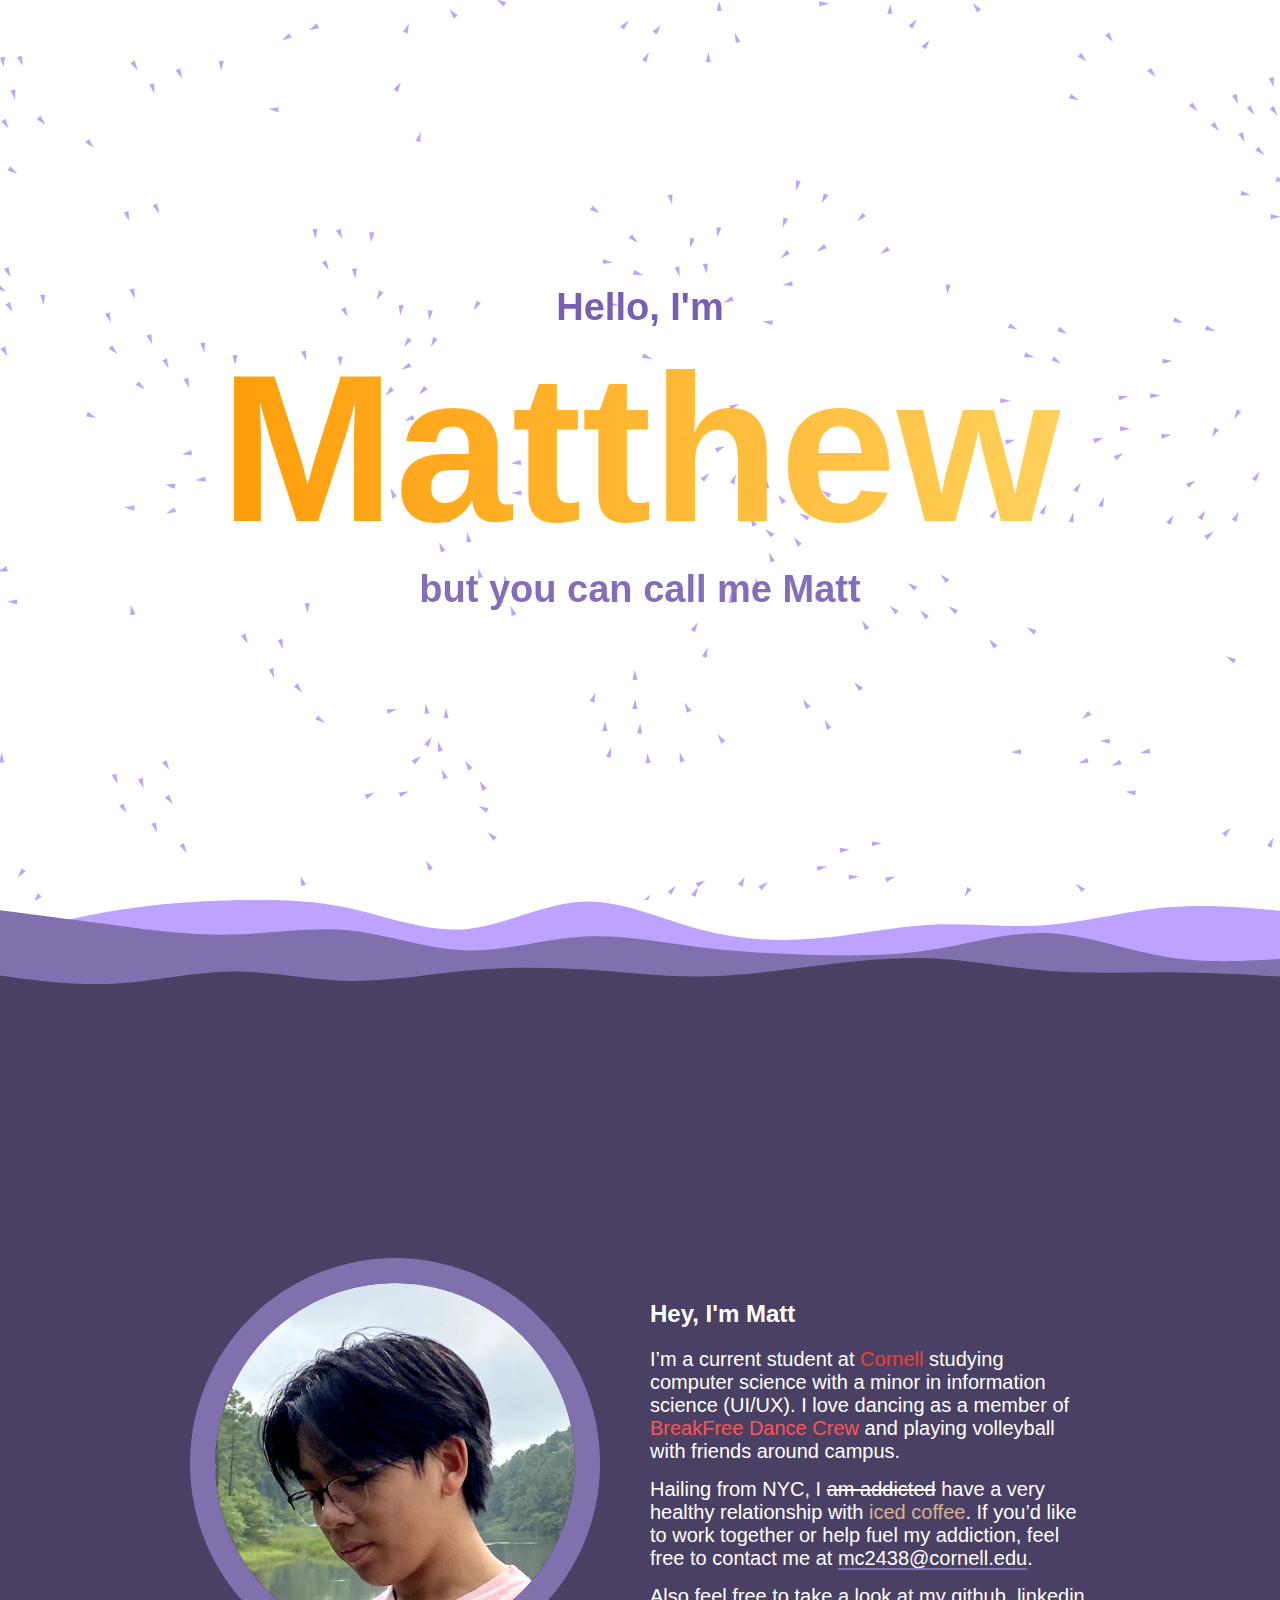
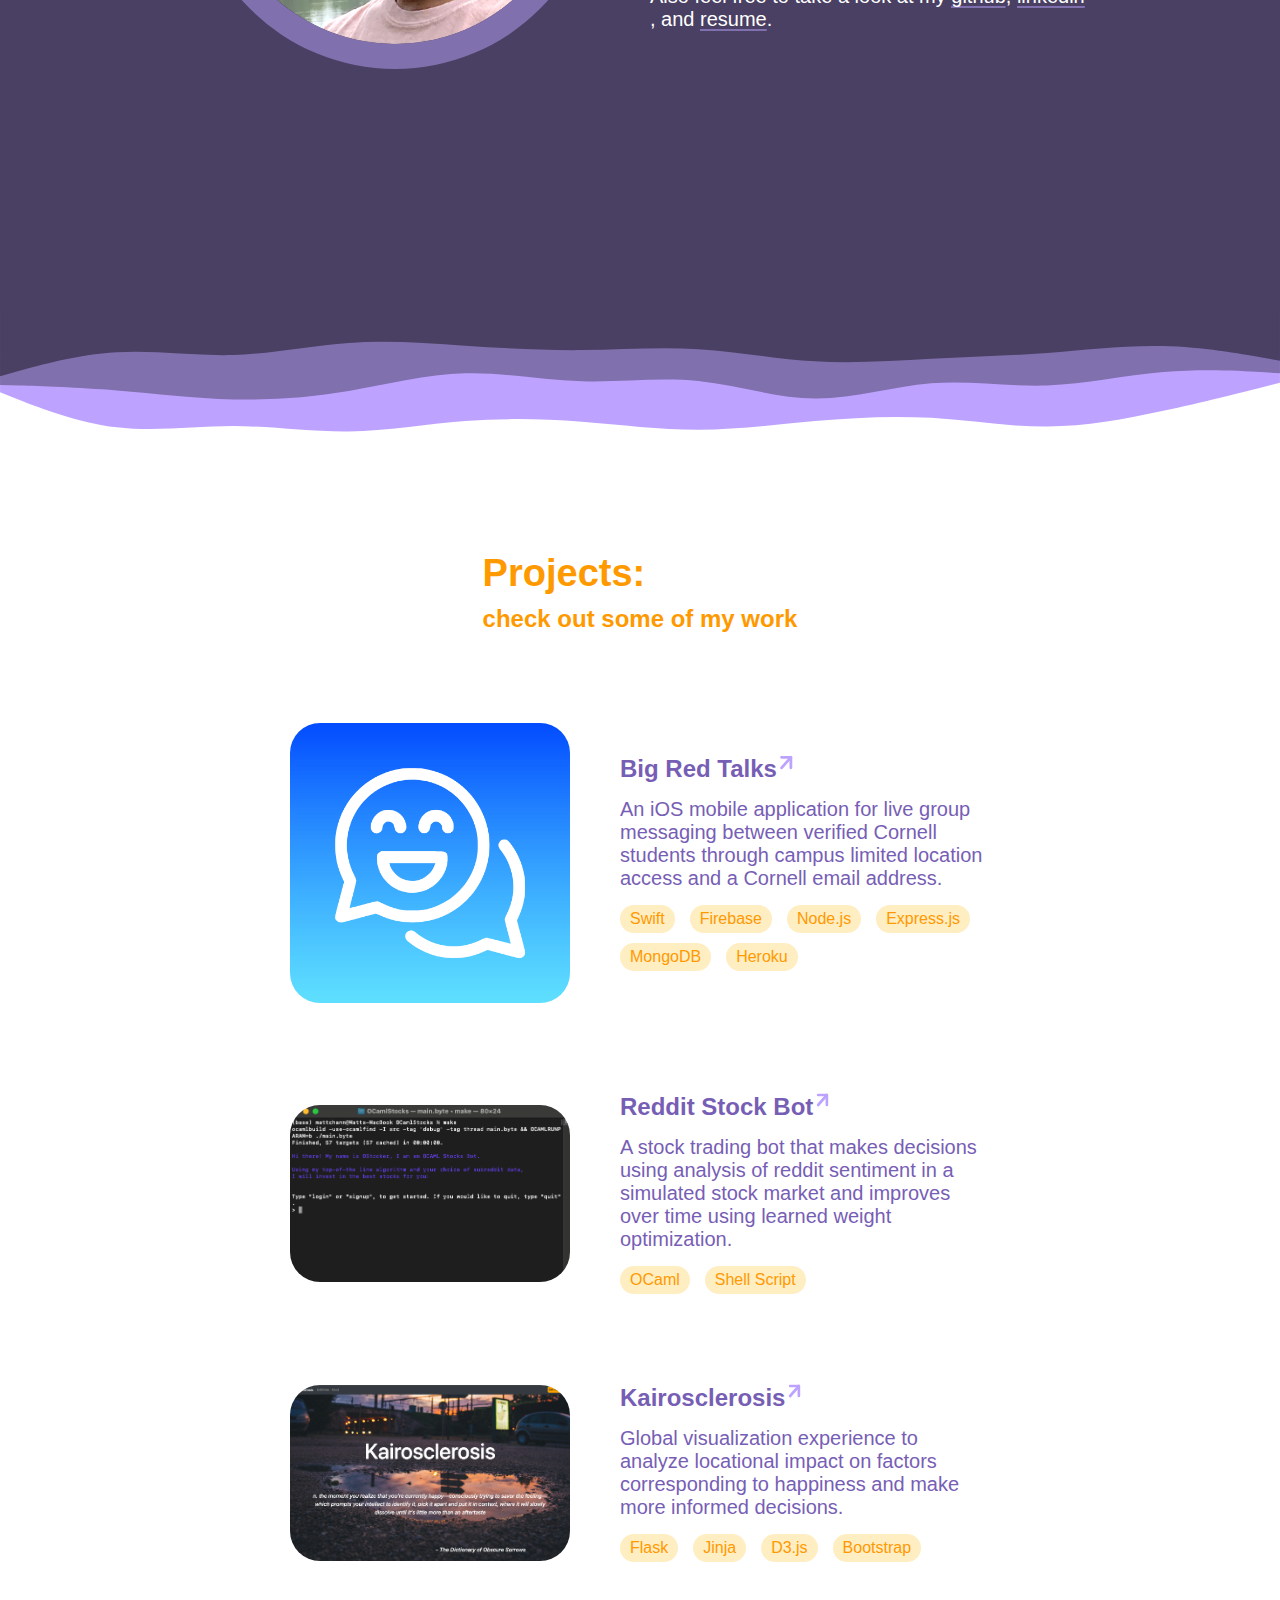
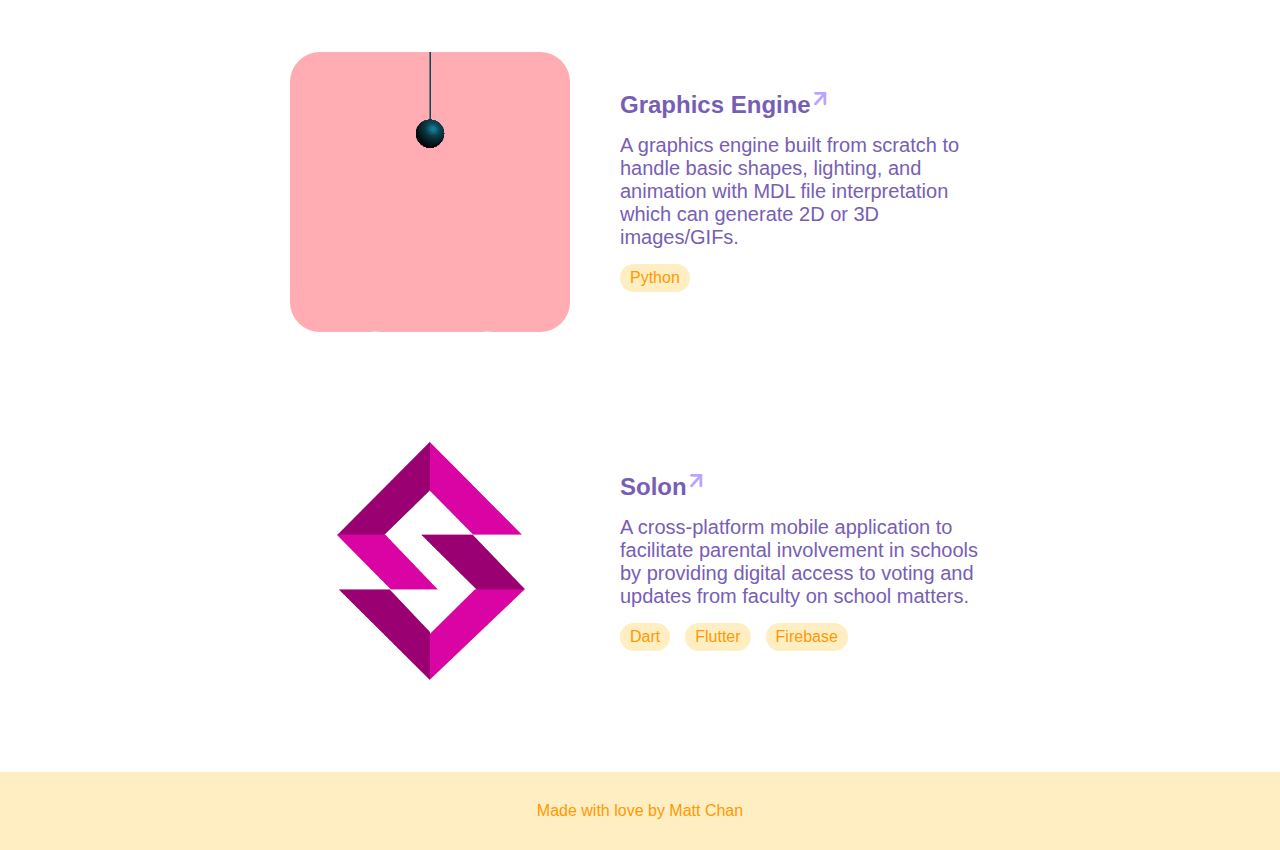
==== commit 5a3b59c1: "Clean and add comments" ====
--- a/index.html
+++ b/index.html
@@ -1,35 +1,37 @@
-<!-- Developed by Matthew Chan 2021 -->
+<!-- Developed by Matthew Chan 2022 -->
 
 <!DOCTYPE html>
 <html lang="en">
     <head>
+        <!-- Metadata -->
         <meta charset="utf-8">
         <meta name="viewport" content="width=device-width, initial-scale=1, shrink-to-fit=no">
+        <meta name="description" content="Personal Portfolio Website">
+        <meta name="author" content="Matthew Chan">
         
+        <!-- Website Favicon -->
+        <!-- TODO: ADD FAVICON -->
+
+        <!-- Website Title -->
         <title>
             Matthew Chan
         </title>
 
+        <!-- Link font -->
         <link href="http://fonts.cdnfonts.com/css/sf-pro-display" rel="stylesheet">
+        <!-- Link GSAP -->
+        <script src="https://cdnjs.cloudflare.com/ajax/libs/gsap/3.10.4/gsap.min.js"></script>
+        <!-- Link CSS -->
         <link rel="stylesheet" href="css/site.css">
-
-        <script src="https://cdnjs.cloudflare.com/ajax/libs/gsap/3.10.4/gsap.min.js"></script>
     </head>
     <body>
-        <nav>
-            <h4>MattChann</h4>
-            <div>
-                <h4>about</h4>
-                <h4>projects</h4>
-                <h4>resume</h4>
-            </div>
-        </nav>
-
+        <!-- Title Section -->
         <div class="stack">
+            <!-- Boids Animation -->
             <canvas class="layer" id="boids">
                 Canvas
             </canvas>
-            
+            <!-- Introduction Nameplate -->
             <div class="layer center" id="nameplate">
                 <div class="content">
                     <h3>Hello, I'm</h3>
@@ -39,15 +41,17 @@
             </div>
         </div>
 
-
+        <!-- About Section -->
         <svg class="border" id="top-border" width="1920" viewBox="0 0 1920 170" fill="none" xmlns="http://www.w3.org/2000/svg">
             <path d="M0 55.625L29.2267 48C58.24 40.375 116.693 25.125 174.933 15.5175C233.173 5.75751 291.627 1.79251 349.44 0.267505C407.467 -1.2575 465.067 -0.342513 523.093 12.1625C580.907 24.6675 639.36 48.4575 697.6 43.73C755.84 38.85 814.293 5.30001 872.533 2.55501C930.773 -0.342495 989.227 27.7175 1047.47 43.425C1105.71 59.1325 1164.16 62.7925 1222.4 57.9125C1280.64 53.0325 1339.09 39.9175 1396.91 37.02C1454.93 34.275 1512.53 41.9 1570.56 37.63C1628.37 33.2075 1686.83 17.0425 1745.07 11.4C1803.31 5.75749 1861.76 10.9425 1890.77 13.3825L1920 15.975V171.525H1890.77C1861.76 171.525 1803.31 171.525 1745.07 171.525C1686.83 171.525 1628.37 171.525 1570.56 171.525C1512.53 171.525 1454.93 171.525 1396.91 171.525C1339.09 171.525 1280.64 171.525 1222.4 171.525C1164.16 171.525 1105.71 171.525 1047.47 171.525C989.227 171.525 930.773 171.525 872.533 171.525C814.293 171.525 755.84 171.525 697.6 171.525C639.36 171.525 580.907 171.525 523.093 171.525C465.067 171.525 407.467 171.525 349.44 171.525C291.627 171.525 233.173 171.525 174.933 171.525C116.693 171.525 58.24 171.525 29.2267 171.525H0V55.625Z" fill="#BDA3FF"/>
             <path d="M0 14.45L29.2267 18.2625C58.24 22.075 116.693 29.7 174.933 37.325C233.173 44.95 291.627 52.575 349.44 51.05C407.467 49.525 465.067 38.85 523.093 44.645C580.907 50.5925 639.36 72.8575 697.6 74.6875C755.84 76.5175 814.293 57.6075 872.533 54.1C930.773 50.5925 989.227 62.1825 1047.47 69.655C1105.71 76.975 1164.16 80.025 1222.4 81.55C1280.64 83.075 1339.09 83.075 1396.91 73.925C1454.93 64.775 1512.53 46.475 1570.56 48.7625C1628.37 51.05 1686.83 73.925 1745.07 83.8375C1803.31 93.75 1861.76 90.7 1890.77 89.175L1920 87.65V171.525H1890.77C1861.76 171.525 1803.31 171.525 1745.07 171.525C1686.83 171.525 1628.37 171.525 1570.56 171.525C1512.53 171.525 1454.93 171.525 1396.91 171.525C1339.09 171.525 1280.64 171.525 1222.4 171.525C1164.16 171.525 1105.71 171.525 1047.47 171.525C989.227 171.525 930.773 171.525 872.533 171.525C814.293 171.525 755.84 171.525 697.6 171.525C639.36 171.525 580.907 171.525 523.093 171.525C465.067 171.525 407.467 171.525 349.44 171.525C291.627 171.525 233.173 171.525 174.933 171.525C116.693 171.525 58.24 171.525 29.2267 171.525H0V14.45Z" fill="#8170AE"/>
             <path d="M0 104.425L29.2267 108.238C58.24 112.05 116.693 119.675 174.933 116.32C233.173 113.117 291.627 98.7825 349.44 98.325C407.467 97.8675 465.067 110.983 523.093 112.355C580.907 113.575 639.36 102.9 697.6 97.2575C755.84 91.7675 814.293 91.1575 872.533 94.8175C930.773 98.325 989.227 105.95 1047.47 105.645C1105.71 105.492 1164.16 97.2575 1222.4 89.9375C1280.64 82.6175 1339.09 75.9075 1396.91 78.5C1454.93 81.0925 1512.53 92.6825 1570.56 97.2575C1628.37 101.832 1686.83 99.3925 1745.07 99.545C1803.31 99.85 1861.76 102.9 1890.77 104.425L1920 105.95V171.525H1890.77C1861.76 171.525 1803.31 171.525 1745.07 171.525C1686.83 171.525 1628.37 171.525 1570.56 171.525C1512.53 171.525 1454.93 171.525 1396.91 171.525C1339.09 171.525 1280.64 171.525 1222.4 171.525C1164.16 171.525 1105.71 171.525 1047.47 171.525C989.227 171.525 930.773 171.525 872.533 171.525C814.293 171.525 755.84 171.525 697.6 171.525C639.36 171.525 580.907 171.525 523.093 171.525C465.067 171.525 407.467 171.525 349.44 171.525C291.627 171.525 233.173 171.525 174.933 171.525C116.693 171.525 58.24 171.525 29.2267 171.525H0V104.425Z" fill="#4A4063"/>
-        </svg>            
+        </svg>
         <div class="center" id="about">
             <div class="" id="about-content">
+                <!-- Headshot Photo -->
                 <img id="headshot" src="img/headshot.png" alt="headshot picture">
+                <!-- About Introduction -->
                 <div id="about-text">
                     <h4>Hey, I'm Matt</h4>
                     <p>I’m a current student at <span id="cornell">Cornell</span> studying computer science with a minor in information science (UI/UX).  I love dancing as a member of <span id="breakfree">BreakFree Dance Crew</span> and playing volleyball with friends around campus.</p>
@@ -62,13 +66,14 @@
             <path d="M0 94.7433L29.2267 86.7012C58.24 78.5488 116.693 62.4645 174.933 58.9392C233.173 55.4138 291.627 64.6678 349.44 63.0153C407.467 61.3628 465.067 48.8038 523.093 44.8378C580.907 40.7617 639.36 45.1683 697.6 49.0242C755.84 52.88 814.293 56.185 872.533 55.6342C930.773 55.0833 989.227 50.6767 1047.47 54.202C1105.71 57.6172 1164.16 69.0745 1222.4 72.4897C1280.64 76.015 1339.09 71.6083 1396.91 68.6338C1454.93 65.7695 1512.53 64.2272 1570.56 59.8205C1628.37 55.4138 1686.83 48.1428 1745.07 49.575C1803.31 51.0072 1861.76 61.3628 1890.77 66.4305L1920 71.6083V0H1890.77C1861.76 0 1803.31 0 1745.07 0C1686.83 0 1628.37 0 1570.56 0C1512.53 0 1454.93 0 1396.91 0C1339.09 0 1280.64 0 1222.4 0C1164.16 0 1105.71 0 1047.47 0C989.227 0 930.773 0 872.533 0C814.293 0 755.84 0 697.6 0C639.36 0 580.907 0 523.093 0C465.067 0 407.467 0 349.44 0C291.627 0 233.173 0 174.933 0C116.693 0 58.24 0 29.2267 0H0V94.7433Z" fill="#4A4063"/>
         </svg>
             
-
-
+        <!-- Projects Section -->
         <div class="center" id="projects">
+            <!-- Projects Introduction -->
             <div id="projects-title">
                 <h3>Projects:</h3>
                 <h4>check out some of my work</h4>
             </div>
+            <!-- Big Red Talks -->
             <div class="project">
                 <img src="img/bigredtalks.png" alt="Big Red Talks Logo">
                 <div id="project-desc">
@@ -84,6 +89,7 @@
                     </div>
                 </div>
             </div>
+            <!-- Reddit Stock Bot -->
             <div class="project">
                 <img src="img/stock_bot.png" alt="stock bot preview">
                 <div id="project-desc">
@@ -95,6 +101,7 @@
                     </div>
                 </div>
             </div>
+            <!-- Kairosclerosis -->
             <div class="project">
                 <img src="img/kairosclerosis.png" alt="kairosclerosis website preview">
                 <div id="project-desc">
@@ -108,6 +115,7 @@
                     </div>
                 </div>
             </div>
+            <!-- Graphics Engine -->
             <div class="project">
                 <img src="img/graphics_engine.gif" alt="graphics animation">
                 <div id="project-desc">
@@ -118,6 +126,7 @@
                     </div>
                 </div>
             </div>
+            <!-- Solon -->
             <div class="project">
                 <img src="img/solon.png" alt="Solon Logo">
                 <div id="project-desc">
@@ -132,10 +141,12 @@
             </div>
         </div>
 
+        <!-- Footer/Credits Section -->
         <footer>
             Made with love by Matt Chan
         </footer>
         
+        <!-- Link Animations -->
         <script src="js/boids.js"></script>
         <script src="js/animations.js"></script>
     </body>
--- a/css/site.css
+++ b/css/site.css
@@ -12,33 +12,7 @@
     display: none;
 }
 
-nav {
-    position: sticky;
-    top: 0;
-    padding: 0.7em;
-    display: flex;
-    flex-direction: row;
-    justify-content: space-between;
-    align-items: center;
-    background-color: rgba(255, 255, 255, 0.1);
-    box-shadow: 0px 7px 6px rgba(00, 00, 00, 25%);
-    backdrop-filter: blur(3px);
-    z-index: 2;
-    color: #FF9900;
-    display: none;
-}
-
-nav h4 {
-    margin: 0;
-}
-
-nav div {
-    display: flex;
-    flex-direction: row;
-    justify-content: center;
-    column-gap: 1em;
-}
-
+/* Title Section */
 .stack {
     display: grid;
 }
@@ -108,6 +82,7 @@
     margin: 0;
 }
 
+/* About Section */
 .border {
     width: 100%;
     display: block;
@@ -190,6 +165,7 @@
     background-size: 0 0.1em, 100% 0.1em;
 }
 
+/* Projects Section */
 #projects {
     color: #775EB5;
     display: flex;
@@ -276,6 +252,7 @@
     border-radius: 30px;
 }
 
+/* Footer/Credits Section */
 footer {
     background-color: #FFEEC2;
     padding: 30px;
@@ -285,7 +262,8 @@
     text-align: center;
 }
 
-@media (max-width: 900px) {
+/* Media Queries for Responsiveness */
+@media (max-width: 1100px) {
     h1 {
         font-size: 100px;
     }
@@ -293,9 +271,6 @@
     h3 {
         font-size: 32px;
     }
-}
-
-@media (max-width: 1100px) {
     #about-content {
         flex-direction: column;
     }
@@ -312,4 +287,14 @@
     #project-desc {
         width: 70%;
     }
+}
+
+@media (max-width: 550px) {
+    h1 {
+        font-size: 50px;
+    }
+
+    h3 {
+        font-size: 20px;
+    }
 }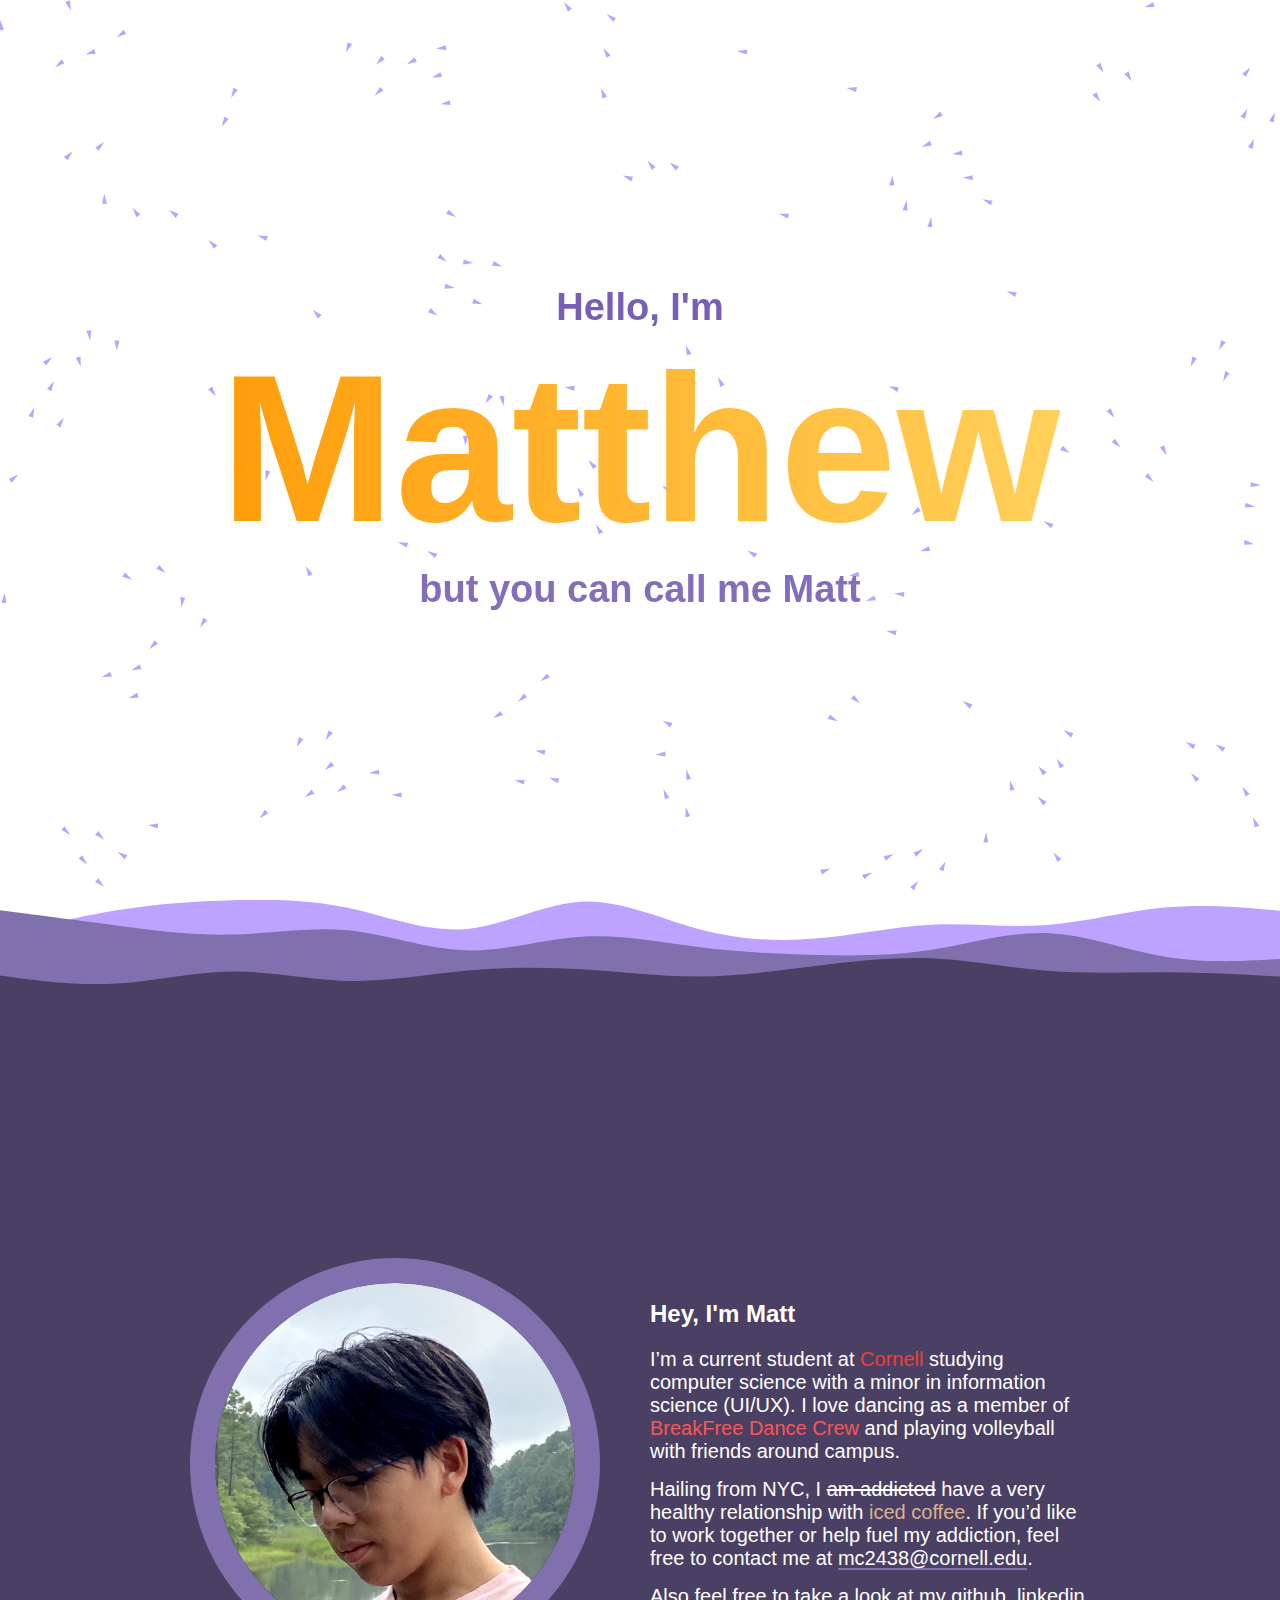
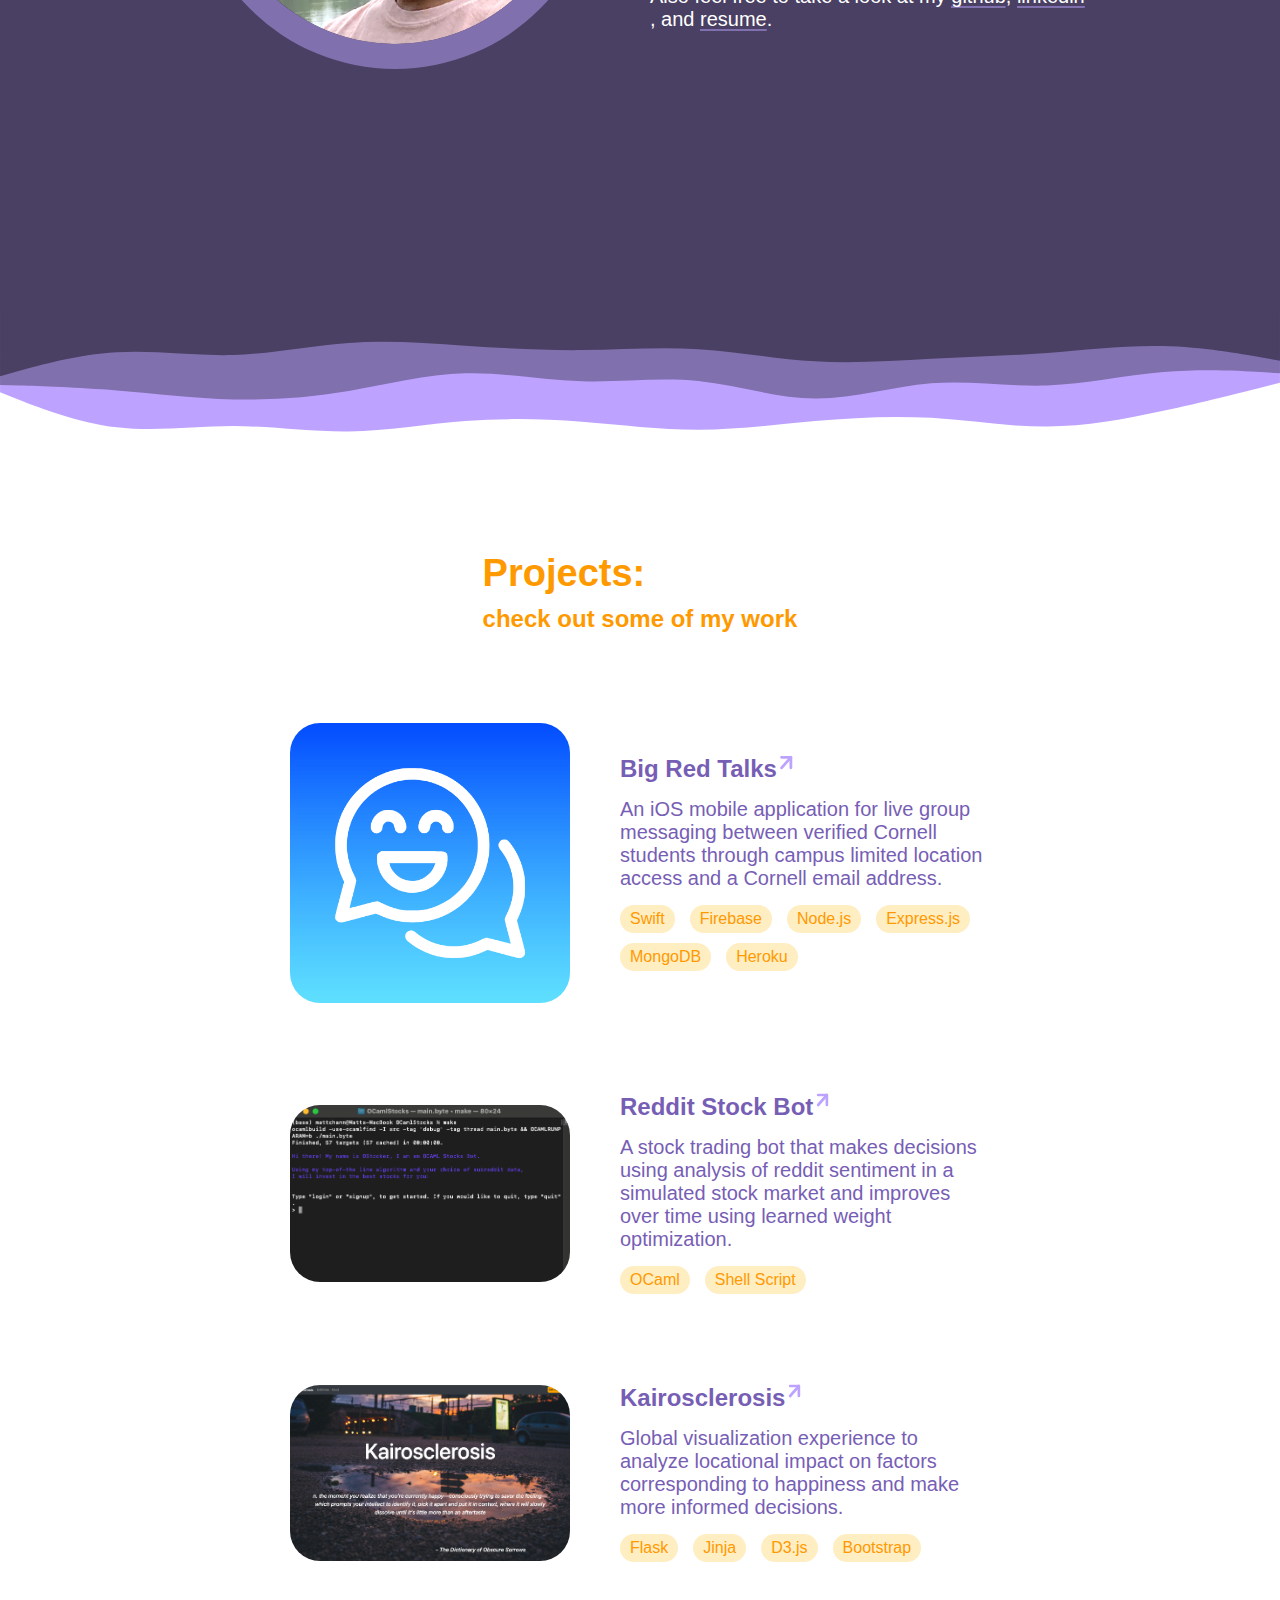
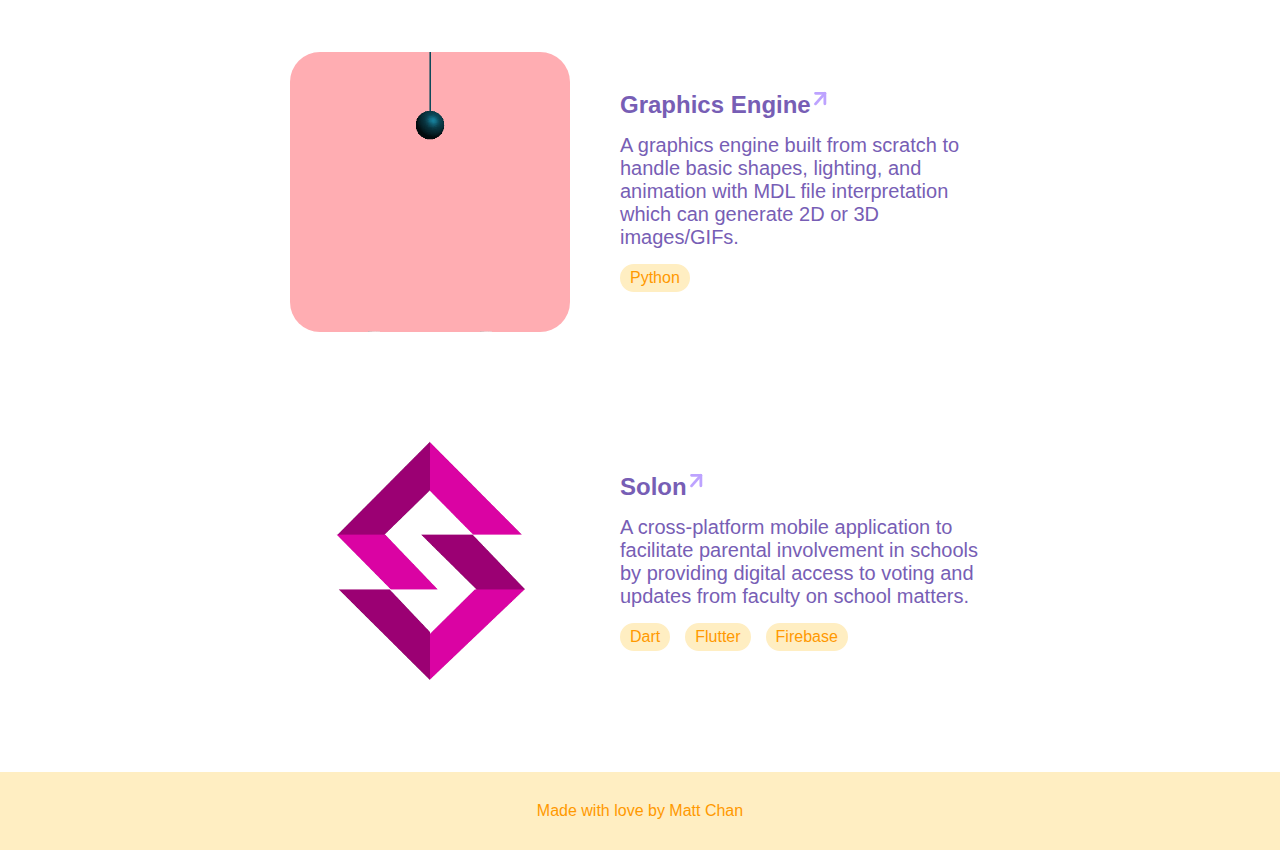
==== commit b81036ce: "Update font responsiveness" ====
--- a/index.html
+++ b/index.html
@@ -34,9 +34,9 @@
             <!-- Introduction Nameplate -->
             <div class="layer center" id="nameplate">
                 <div class="content">
-                    <h3>Hello, I'm</h3>
+                    <h2>Hello, I'm</h2>
                     <h1 id="name">Matthew</h1>
-                    <h3>but you can call me Matt</h3>
+                    <h2>but you can call me Matt</h2>
                 </div>
             </div>
         </div>
--- a/css/site.css
+++ b/css/site.css
@@ -72,12 +72,12 @@
 	}
 } */
 
-h3 {
+h2 {
     font-size: 38px;
     font-weight: bold;
 }
 
-#nameplate .content h3 {
+#nameplate .content h2 {
     color: #775EB5;
     margin: 0;
 }
@@ -166,6 +166,11 @@
 }
 
 /* Projects Section */
+h3 {
+    font-size: 38px;
+    font-weight: bold;
+}
+
 #projects {
     color: #775EB5;
     display: flex;
@@ -174,6 +179,10 @@
     row-gap: 90px;
     margin-top: 120px;
     margin-bottom: 70px;
+}
+
+#projects-title {
+    max-width: 70%;
 }
 
 #projects-title h3 {
@@ -268,7 +277,7 @@
         font-size: 100px;
     }
 
-    h3 {
+    h2 {
         font-size: 32px;
     }
     #about-content {
@@ -294,7 +303,15 @@
         font-size: 50px;
     }
 
-    h3 {
+    h2, h3 {
         font-size: 20px;
     }
+
+    h4 {
+        font-size: 18px;
+    }
+    
+    body {
+        font-size: 16px;
+    }
 }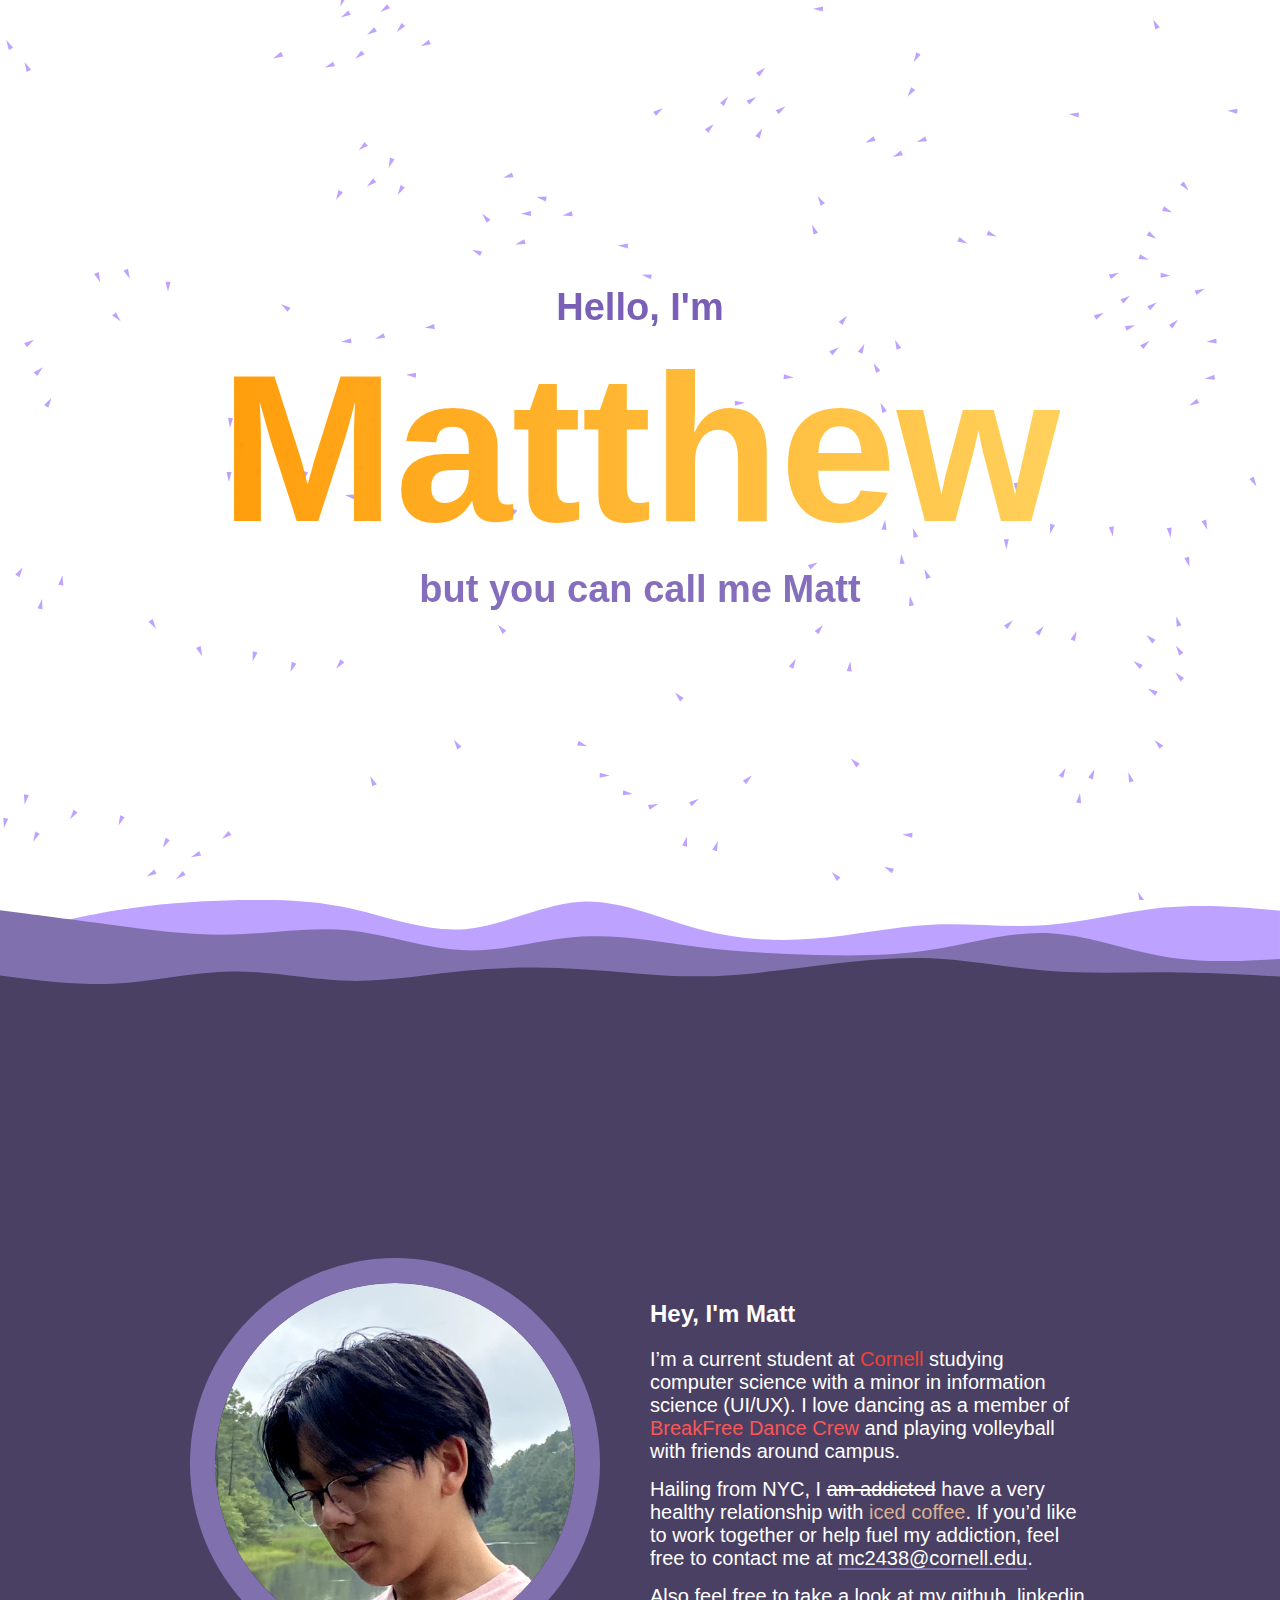
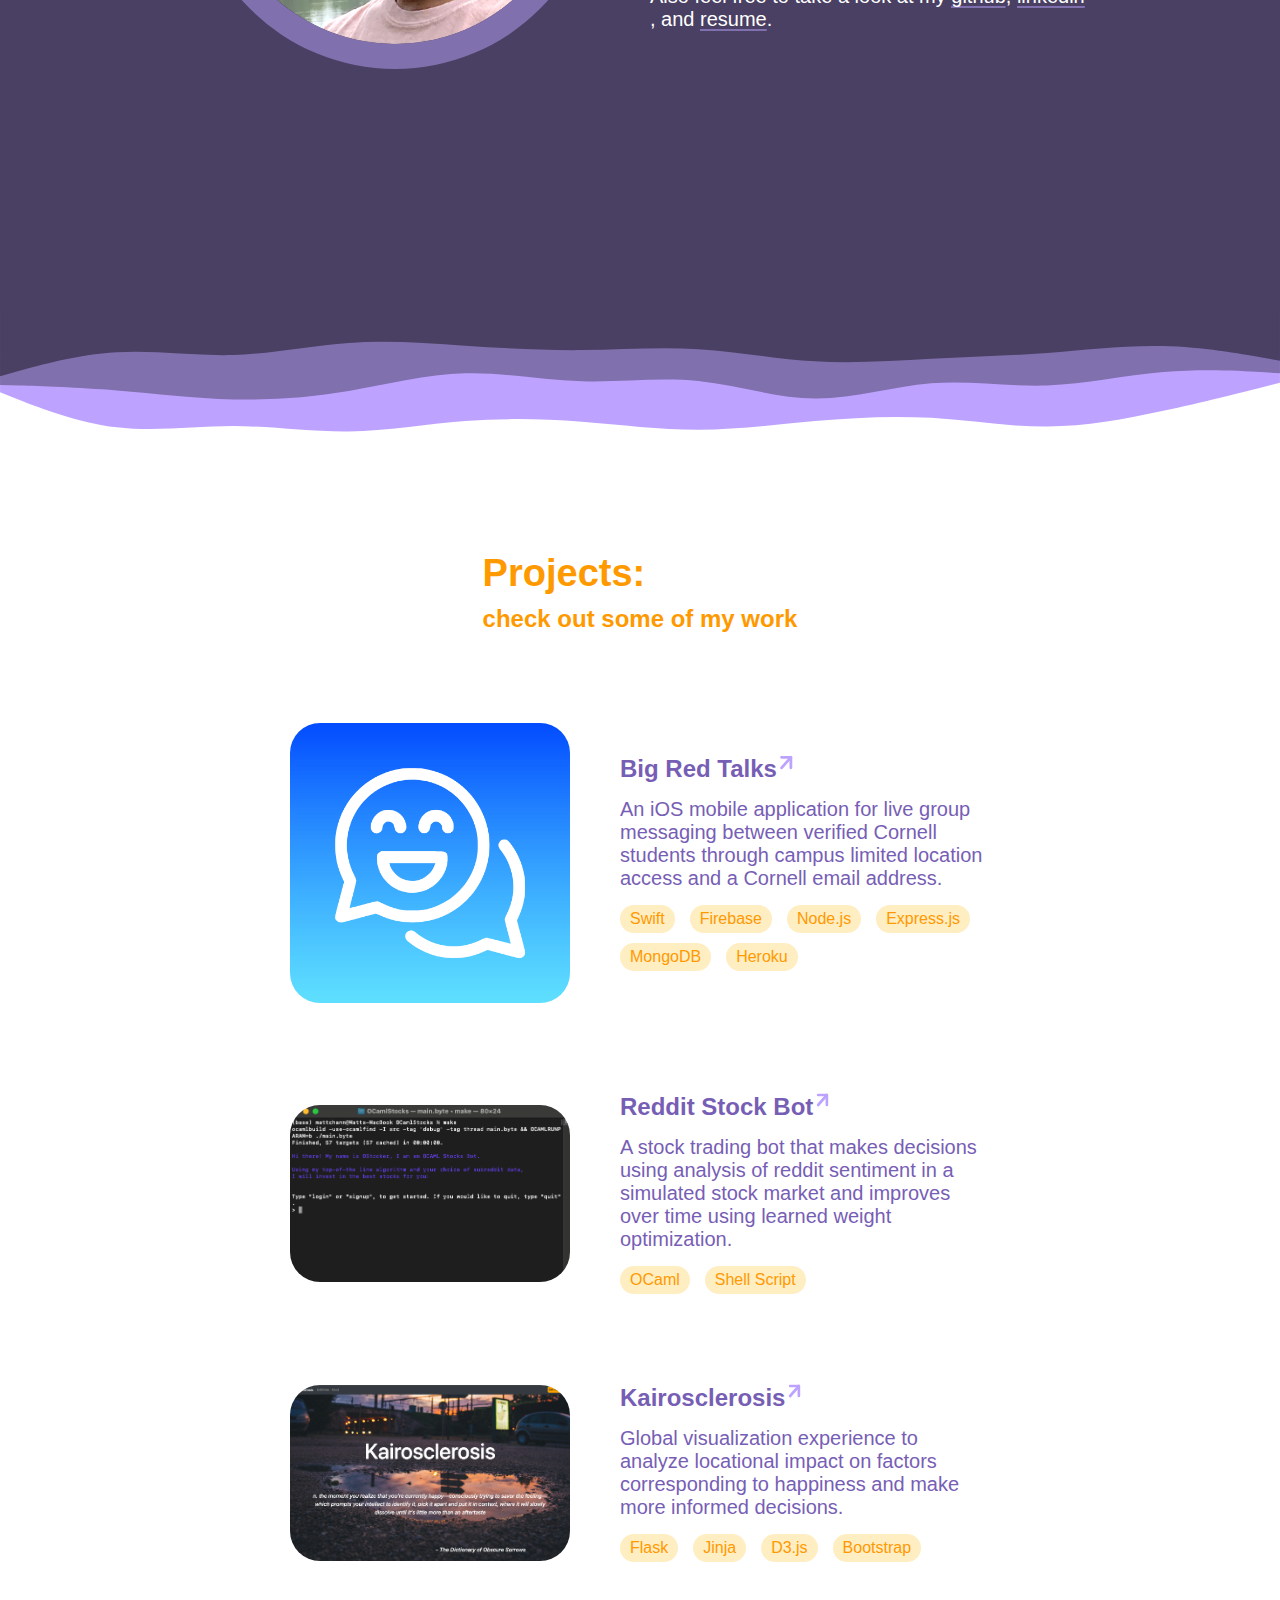
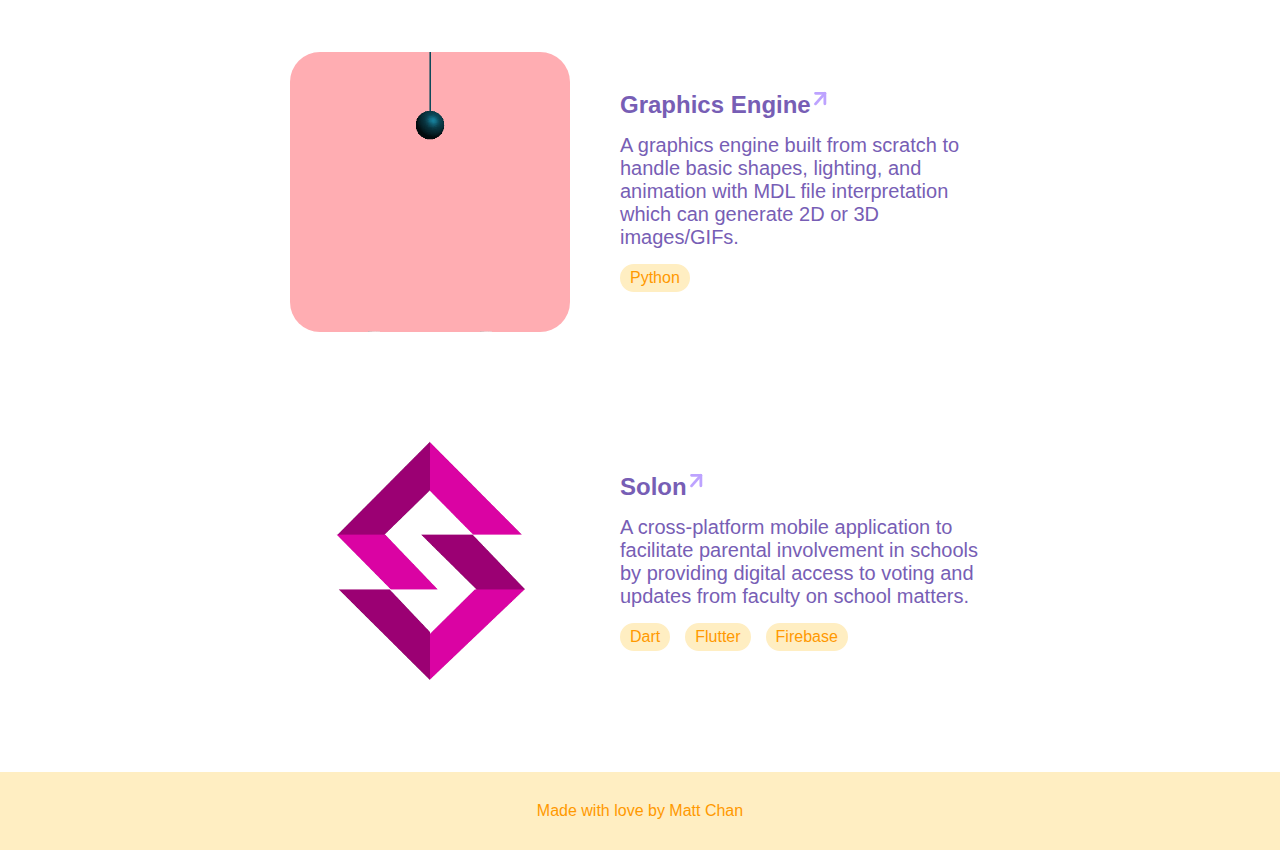
==== commit 7fb6aa61: "Add icons" ====
--- a/index.html
+++ b/index.html
@@ -9,8 +9,11 @@
         <meta name="description" content="Personal Portfolio Website">
         <meta name="author" content="Matthew Chan">
         
-        <!-- Website Favicon -->
-        <!-- TODO: ADD FAVICON -->
+        <!-- Website Icon -->
+        <link rel="apple-touch-icon" sizes="180x180" href="img/apple-touch-icon.png">
+        <link rel="icon" type="image/png" sizes="32x32" href="img/favicon-32x32.png">
+        <link rel="icon" type="image/png" sizes="16x16" href="img/favicon-16x16.png">
+        <link rel="manifest" href="img/site.webmanifest">
 
         <!-- Website Title -->
         <title>
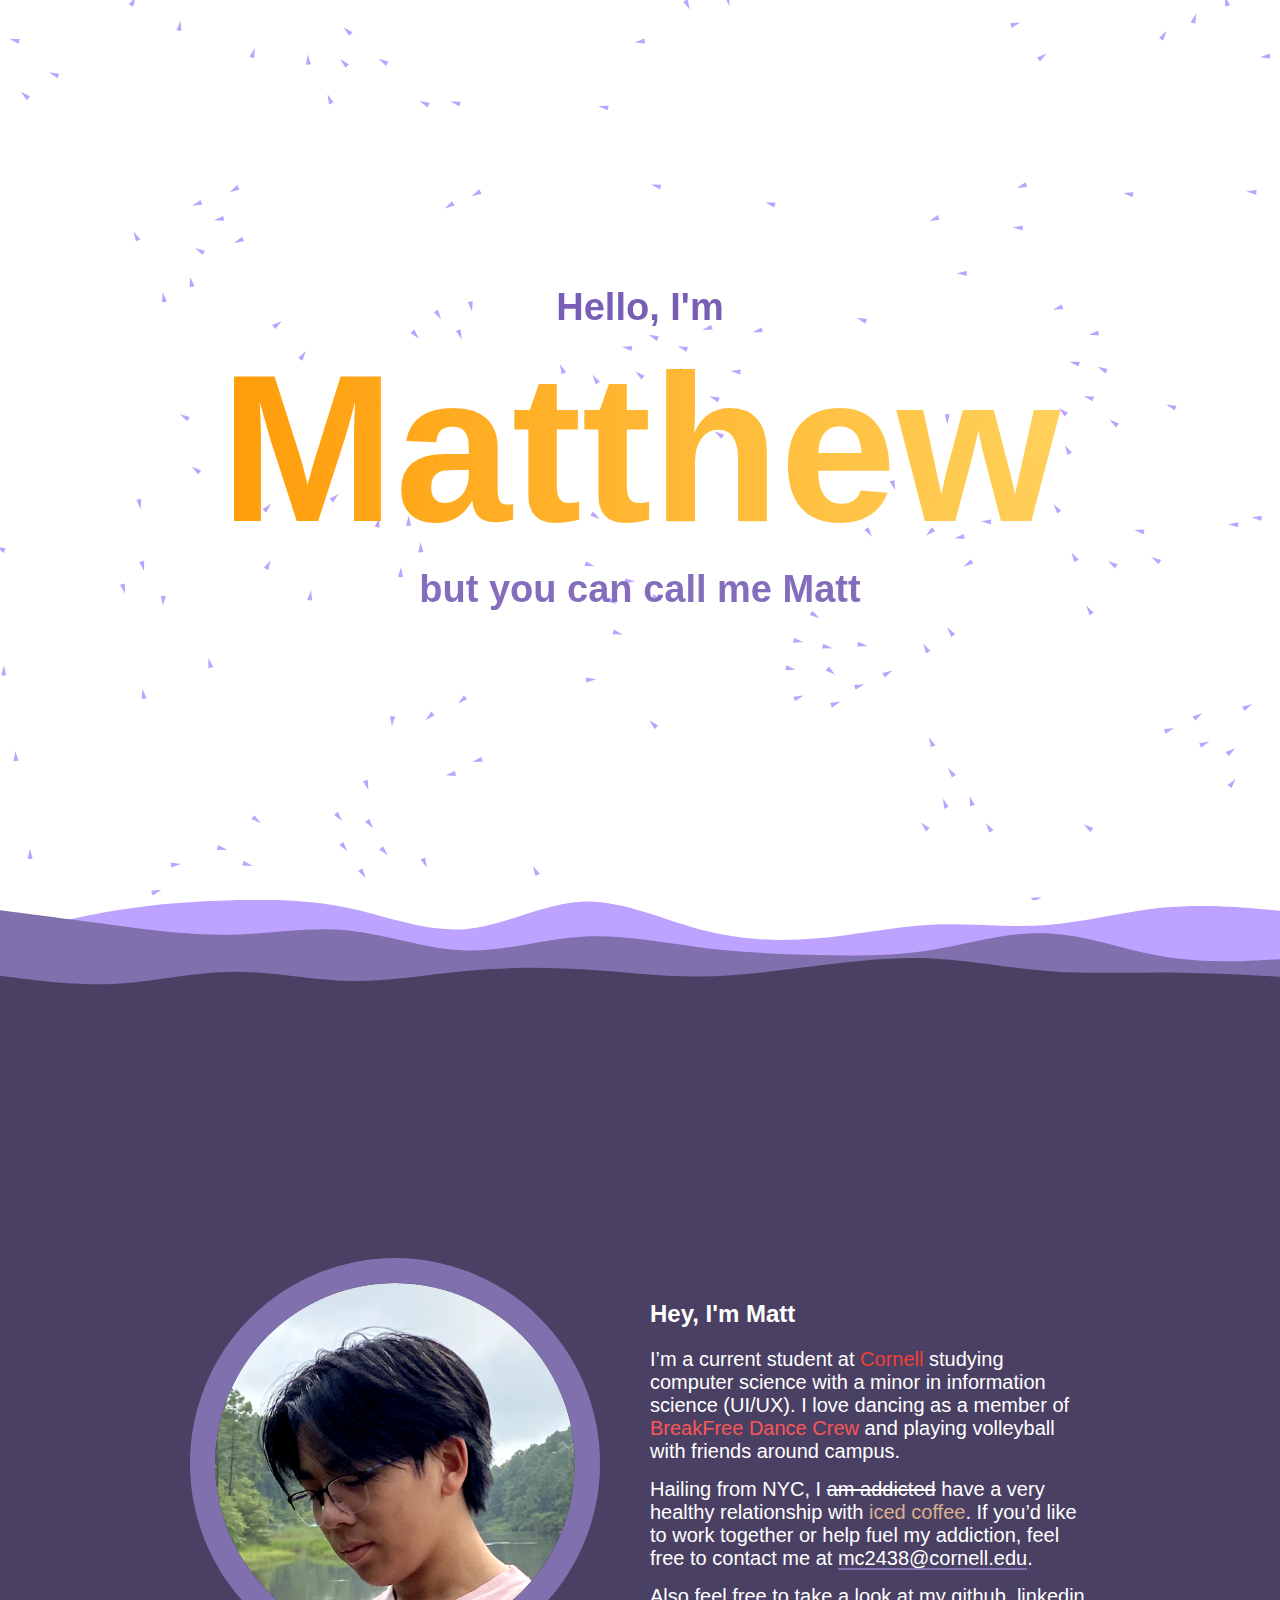
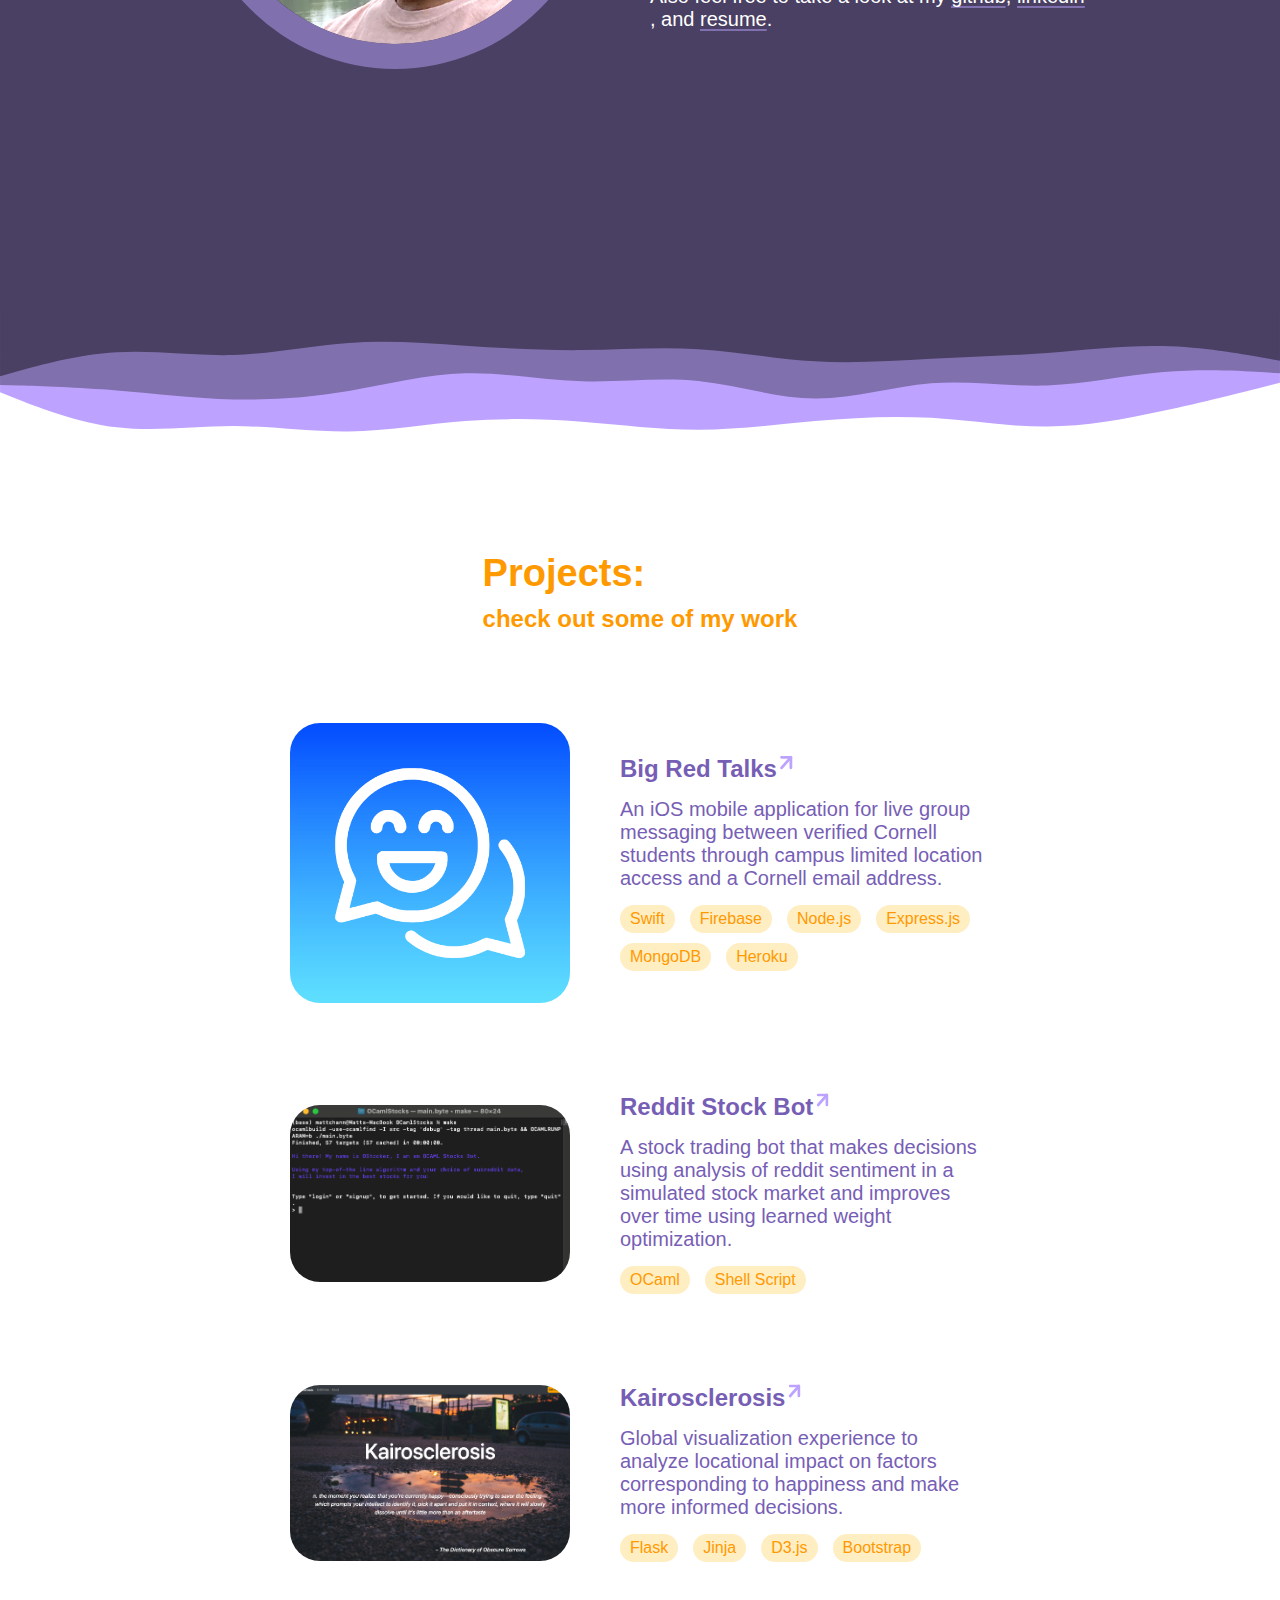
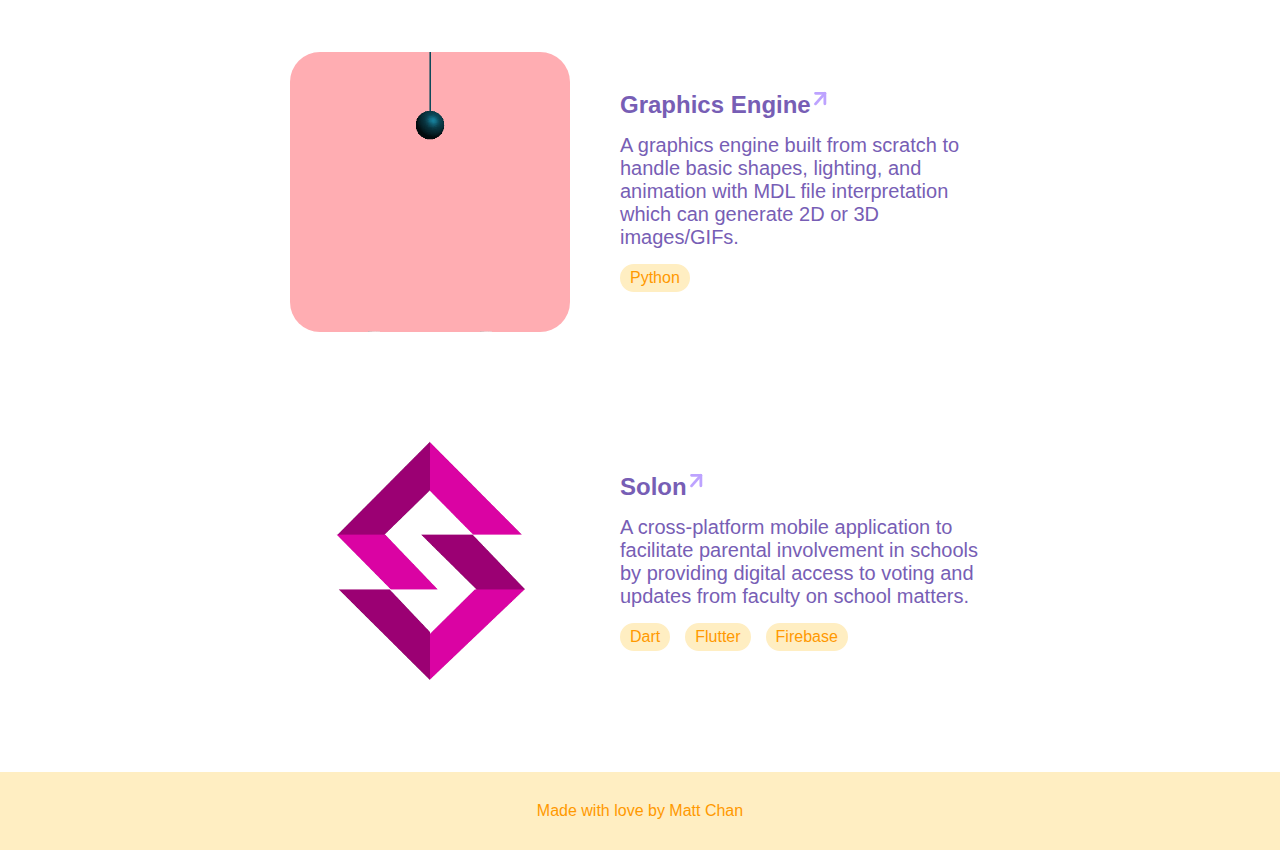
==== commit 156e5e4f: "Rename resume file" ====
--- a/index.html
+++ b/index.html
@@ -59,7 +59,7 @@
                     <h4>Hey, I'm Matt</h4>
                     <p>I’m a current student at <span id="cornell">Cornell</span> studying computer science with a minor in information science (UI/UX).  I love dancing as a member of <span id="breakfree">BreakFree Dance Crew</span> and playing volleyball with friends around campus.</p>
                     <p>Hailing from NYC, I <span id="strike">am addicted</span> have a very healthy relationship with <span id="coffee">iced coffee</span>.  If you’d like to work together or help fuel my addiction, feel free to contact me at <a href="mailto:mc2438@cornell.edu" target="_blank">mc2438@cornell.edu</a>.</p>
-                    <p>Also feel free to take a look at my <a href="https://github.com/mattchann" target="_blank">github</a>, <a href="https://www.linkedin.com/in/mattchann/" target="_blank">linkedin</a>, and <a href="doc/Resume_MatthewChan.pdf" target="_blank">resume</a>.</p>
+                    <p>Also feel free to take a look at my <a href="https://github.com/mattchann" target="_blank">github</a>, <a href="https://www.linkedin.com/in/mattchann/" target="_blank">linkedin</a>, and <a href="doc/Matthew_Chan_Resume.pdf" target="_blank">resume</a>.</p>
                 </div>
             </div>
         </div>
@@ -153,4 +153,4 @@
         <script src="js/boids.js"></script>
         <script src="js/animations.js"></script>
     </body>
-</html>+</html>
